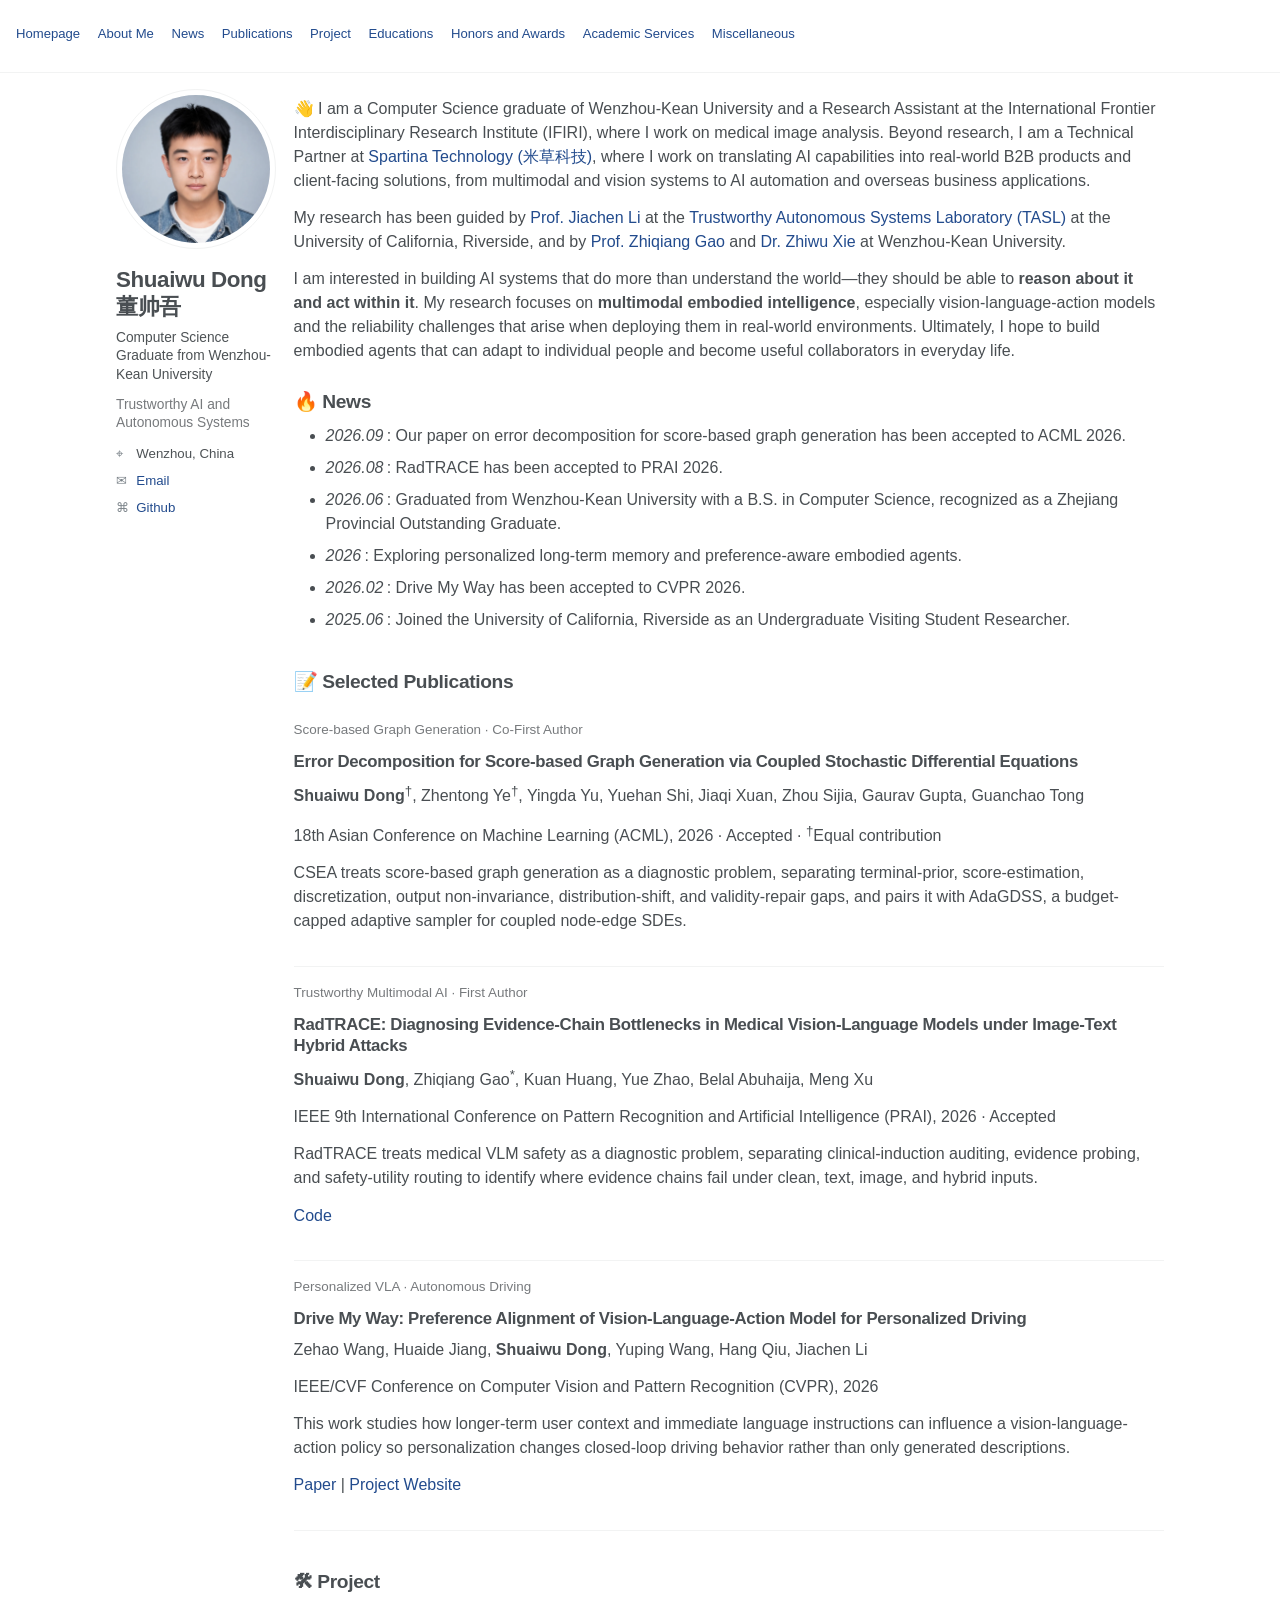
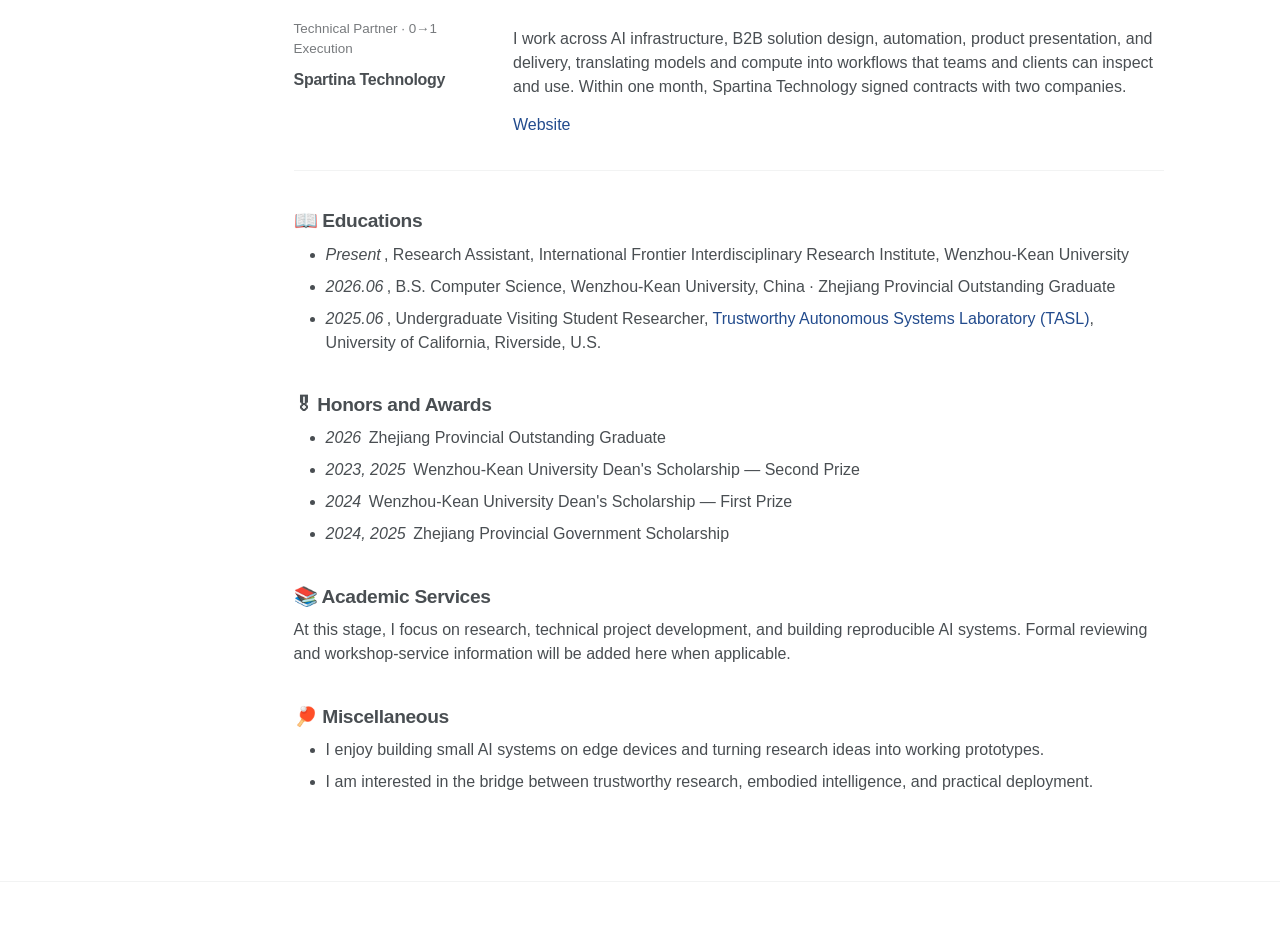
==== index.html @ 728aef81 "add ACML 2026 paper, CVPR venue, and graduation updates - add ACML 2026 co-first-author paper on sco" ====
<!doctype html>
<html lang="en">
<head>
  <meta charset="utf-8">
  <meta name="viewport" content="width=device-width, initial-scale=1">
  <meta name="description" content="Shuaiwu Dong's academic homepage: trustworthy multimodal AI, personalized VLA systems, score-based graph generation, and embodied intelligence.">
  <meta property="og:title" content="Shuaiwu Dong - Homepage">
  <meta property="og:description" content="Academic homepage of Shuaiwu Dong, a computer science graduate and AI researcher-builder.">
  <meta property="og:type" content="website">
  <link rel="canonical" href="https://jerryshuaiwudong.github.io/">
  <link rel="icon" href="assets/profile.png" type="image/png">
  <link rel="stylesheet" href="style.css">
  <title>Shuaiwu Dong - Homepage</title>
</head>
<body class="reference-page">
  <header class="reference-masthead">
    <div class="reference-masthead-inner">
      <nav aria-label="Primary navigation">
        <ul class="reference-nav">
          <li><a href="#about-me">Homepage</a></li>
          <li><a href="#about-me">About Me</a></li>
          <li><a href="#news">News</a></li>
          <li><a href="#publications">Publications</a></li>
          <li><a href="#project">Project</a></li>
          <li><a href="#educations">Educations</a></li>
          <li><a href="#honors-and-awards">Honors and Awards</a></li>
          <li><a href="#academic-services">Academic Services</a></li>
          <li><a href="#miscellaneous">Miscellaneous</a></li>
        </ul>
      </nav>
    </div>
  </header>

  <main id="main" class="reference-main">
    <aside class="reference-sidebar" aria-label="Profile">
      <div class="reference-author-avatar">
        <img src="assets/profile.png" alt="Portrait of Shuaiwu Dong">
      </div>
      <h1>Shuaiwu Dong 董帅吾</h1>
      <p class="reference-author-role">Computer Science Graduate from Wenzhou-Kean University</p>
      <p class="reference-author-focus">Trustworthy AI and Autonomous Systems</p>

      <ul class="reference-contact-list">
        <li><span class="reference-icon" aria-hidden="true">⌖</span> Wenzhou, China</li>
        <li><a href="mailto:jerryshuaiwudong@outlook.com"><span class="reference-icon" aria-hidden="true">✉</span> Email</a></li>
        <li><a href="https://github.com/JerryshuaiwuDong"><span class="reference-icon" aria-hidden="true">⌘</span> Github</a></li>
      </ul>

    </aside>

    <div class="reference-content">
      <article id="about-me" class="reference-section reference-about">
        <p>👋 I am a Computer Science graduate of Wenzhou-Kean University and a Research Assistant at the International Frontier Interdisciplinary Research Institute (IFIRI), where I work on medical image analysis. Beyond research, I am a Technical Partner at <a href="https://spartina.tech">Spartina Technology (米草科技)</a>, where I work on translating AI capabilities into real-world B2B products and client-facing solutions, from multimodal and vision systems to AI automation and overseas business applications.</p>
        <p>My research has been guided by <a href="https://jiachenli94.github.io/">Prof. Jiachen Li</a> at the <a href="https://tasl.ucr.edu/">Trustworthy Autonomous Systems Laboratory (TASL)</a> at the University of California, Riverside, and by <a href="https://csmt.wku.edu.cn/en/node/2044">Prof. Zhiqiang Gao</a> and <a href="https://www.zhiwuxie.com/">Dr. Zhiwu Xie</a> at Wenzhou-Kean University.</p>
        <p>I am interested in building AI systems that do more than understand the world—they should be able to <strong>reason about it and act within it</strong>. My research focuses on <strong>multimodal embodied intelligence</strong>, especially vision-language-action models and the reliability challenges that arise when deploying them in real-world environments. Ultimately, I hope to build embodied agents that can adapt to individual people and become useful collaborators in everyday life.</p>
      </article>

      <section id="news" class="reference-section" aria-labelledby="news-title">
        <h2 id="news-title">🔥 News</h2>
        <ul class="reference-news-list">
          <li><em>2026.09</em>: <span>Our paper on error decomposition for score-based graph generation has been accepted to ACML 2026.</span></li>
          <li><em>2026.08</em>: <span>RadTRACE has been accepted to PRAI 2026.</span></li>
          <li><em>2026.06</em>: <span>Graduated from Wenzhou-Kean University with a B.S. in Computer Science, recognized as a Zhejiang Provincial Outstanding Graduate.</span></li>
          <li><em>2026</em>: <span>Exploring personalized long-term memory and preference-aware embodied agents.</span></li>
          <li><em>2026.02</em>: <span>Drive My Way has been accepted to CVPR 2026.</span></li>
          <li><em>2025.06</em>: <span>Joined the University of California, Riverside as an Undergraduate Visiting Student Researcher.</span></li>
        </ul>
      </section>

      <section id="publications" class="reference-section" aria-labelledby="publications-title">
        <h2 id="publications-title">📝 Selected Publications</h2>

        <article class="reference-publication reference-publication-no-visual">
          <div>
            <p class="reference-kicker">Score-based Graph Generation · Co-First Author</p>
            <h3>Error Decomposition for Score-based Graph Generation via Coupled Stochastic Differential Equations</h3>
            <p><strong>Shuaiwu Dong</strong><sup>†</sup>, Zhentong Ye<sup>†</sup>, Yingda Yu, Yuehan Shi, Jiaqi Xuan, Zhou Sijia, Gaurav Gupta, Guanchao Tong</p>
            <p>18th Asian Conference on Machine Learning (ACML), 2026 · Accepted · <sup>†</sup>Equal contribution</p>
            <p>CSEA treats score-based graph generation as a diagnostic problem, separating terminal-prior, score-estimation, discretization, output non-invariance, distribution-shift, and validity-repair gaps, and pairs it with AdaGDSS, a budget-capped adaptive sampler for coupled node-edge SDEs.</p>
          </div>
        </article>

        <article class="reference-publication reference-publication-no-visual">
          <div>
            <p class="reference-kicker">Trustworthy Multimodal AI · First Author</p>
            <h3>RadTRACE: Diagnosing Evidence-Chain Bottlenecks in Medical Vision-Language Models under Image-Text Hybrid Attacks</h3>
            <p><strong>Shuaiwu Dong</strong>, Zhiqiang Gao<sup>*</sup>, Kuan Huang, Yue Zhao, Belal Abuhaija, Meng Xu</p>
            <p>IEEE 9th International Conference on Pattern Recognition and Artificial Intelligence (PRAI), 2026 · Accepted</p>
            <p>RadTRACE treats medical VLM safety as a diagnostic problem, separating clinical-induction auditing, evidence probing, and safety-utility routing to identify where evidence chains fail under clean, text, image, and hybrid inputs.</p>
            <p class="reference-links"><a href="https://github.com/JerryshuaiwuDong/RadTrace">Code</a></p>
          </div>
        </article>

        <article class="reference-publication reference-publication-no-visual">
          <div>
            <p class="reference-kicker">Personalized VLA · Autonomous Driving</p>
            <h3>Drive My Way: Preference Alignment of Vision-Language-Action Model for Personalized Driving</h3>
            <p>Zehao Wang, Huaide Jiang, <strong>Shuaiwu Dong</strong>, Yuping Wang, Hang Qiu, Jiachen Li</p>
            <p>IEEE/CVF Conference on Computer Vision and Pattern Recognition (CVPR), 2026</p>
            <p>This work studies how longer-term user context and immediate language instructions can influence a vision-language-action policy so personalization changes closed-loop driving behavior rather than only generated descriptions.</p>
            <p class="reference-links"><a href="https://openaccess.thecvf.com/content/CVPR2026/html/Wang_Drive_My_Way_Preference_Alignment_of_Vision-Language-Action_Model_for_Personalized_CVPR_2026_paper.html">Paper</a> | <a href="https://dmw-cvpr.github.io/">Project Website</a></p>
          </div>
        </article>

      </section>

      <section id="project" class="reference-section" aria-labelledby="project-title">
        <h2 id="project-title">🛠 Project</h2>
        <article class="reference-project">
          <div>
            <p class="reference-kicker">Technical Partner · 0→1 Execution</p>
            <h3>Spartina Technology</h3>
          </div>
          <div>
            <p>I work across AI infrastructure, B2B solution design, automation, product presentation, and delivery, translating models and compute into workflows that teams and clients can inspect and use. Within one month, Spartina Technology signed contracts with two companies.</p>
            <p class="reference-links"><a href="https://spartina.tech">Website</a></p>
          </div>
        </article>
      </section>

      <section id="educations" class="reference-section" aria-labelledby="educations-title">
        <h2 id="educations-title">📖 Educations</h2>
        <ul class="reference-standard-list">
          <li><em>Present</em>, Research Assistant, International Frontier Interdisciplinary Research Institute, Wenzhou-Kean University</li>
          <li><em>2026.06</em>, B.S. Computer Science, Wenzhou-Kean University, China · Zhejiang Provincial Outstanding Graduate</li>
          <li><em>2025.06</em>, Undergraduate Visiting Student Researcher, <a href="https://tasl.ucr.edu/">Trustworthy Autonomous Systems Laboratory (TASL)</a>, University of California, Riverside, U.S.</li>
        </ul>
      </section>

      <section id="honors-and-awards" class="reference-section" aria-labelledby="honors-title">
        <h2 id="honors-title">🎖 Honors and Awards</h2>
        <ul class="reference-standard-list">
          <li><em>2026</em> Zhejiang Provincial Outstanding Graduate</li>
          <li><em>2023, 2025</em> Wenzhou-Kean University Dean's Scholarship — Second Prize</li>
          <li><em>2024</em> Wenzhou-Kean University Dean's Scholarship — First Prize</li>
          <li><em>2024, 2025</em> Zhejiang Provincial Government Scholarship</li>
        </ul>
      </section>

      <section id="academic-services" class="reference-section" aria-labelledby="services-title">
        <h2 id="services-title">📚 Academic Services</h2>
        <p>At this stage, I focus on research, technical project development, and building reproducible AI systems. Formal reviewing and workshop-service information will be added here when applicable.</p>
      </section>

      <section id="miscellaneous" class="reference-section" aria-labelledby="miscellaneous-title">
        <h2 id="miscellaneous-title">🏓 Miscellaneous</h2>
        <ul class="reference-standard-list">
          <li>I enjoy building small AI systems on edge devices and turning research ideas into working prototypes.</li>
          <li>I am interested in the bridge between trustworthy research, embodied intelligence, and practical deployment.</li>
        </ul>
      </section>
    </div>
  </main>

  <footer class="reference-footer">
  </footer>
</body>
</html>
---- style.css ----
:root {
  --navy: #102a43;
  --navy-2: #183b56;
  --teal: #0f8b8d;
  --teal-dark: #0a6f71;
  --ink: #1f2933;
  --muted: #65737e;
  --line: #dce6ea;
  --soft: #f6fafb;
  --chip: #eaf7f6;
  --blue-soft: #edf4ff;
  --green-soft: #edf8f1;
  --shadow: 0 12px 34px rgba(16, 42, 67, 0.08);
}

/* Zewei Zhou-style single-page academic homepage */
body.reference-page {
  margin: 0;
  padding: 0;
  color: #494e52;
  background: #fff;
  font-family: "Trebuchet MS", Helvetica, sans-serif;
  line-height: 1.5;
}

body.reference-page a {
  color: #224b8d;
  text-decoration: none;
}

body.reference-page a:hover,
body.reference-page a:focus {
  color: #111;
  text-decoration: underline;
}

body.reference-page h1,
body.reference-page h2,
body.reference-page h3,
body.reference-page h4,
body.reference-page h5,
body.reference-page h6 {
  font-family: "Trebuchet MS", Helvetica, sans-serif;
  font-weight: bold;
}

body.reference-page p,
body.reference-page ul,
body.reference-page ol {
  margin-top: 0.5em;
  margin-bottom: 0.8em;
}

.reference-masthead {
  position: sticky;
  top: 0;
  z-index: 20;
  background: #fff;
  border-bottom: 1px solid #f2f3f3;
}

.reference-masthead-inner {
  max-width: 925px;
  margin: 0 auto;
  padding: 0.5em 1em;
}

.reference-nav {
  display: flex;
  flex-wrap: wrap;
  justify-content: flex-start;
  gap: 0.2rem 1.1rem;
  margin: 0;
  padding: 0;
  list-style: none;
}

.reference-nav li {
  margin: 0;
}

.reference-nav a {
  display: block;
  padding: 0.5rem 0;
  color: #7a8288;
  font-size: 0.82rem;
}

.reference-main {
  display: grid;
  grid-template-columns: 15.254% minmax(0, 1fr);
  gap: 1.695%;
  max-width: 925px;
  margin: 1em auto 3em;
  padding: 0 1em;
  clear: both;
}

.reference-sidebar {
  min-width: 0;
  color: #4d5255;
}

.reference-sidebar h1 {
  margin: 0.8em 0 0.35em;
  color: #494e52;
  font-size: 1.4em;
  line-height: 1.2;
}

.reference-author-avatar img {
  display: block;
  width: 100%;
  max-width: 175px;
  min-width: 75px;
  padding: 5px;
  border: 1px solid #f2f3f3;
  border-radius: 50%;
}

.reference-author-role,
.reference-author-focus {
  font-size: 0.86rem;
  line-height: 1.35;
}

.reference-author-focus {
  color: #777a7d;
}

.reference-contact-list {
  margin: 1.1em 0 0;
  padding: 0;
  list-style: none;
}

.reference-contact-list li {
  margin: 0 0 0.55em;
  font-size: 0.83rem;
}

.reference-icon {
  display: inline-block;
  width: 1.25em;
  color: #7a8288;
}

.reference-content {
  min-width: 0;
}

.reference-section {
  margin: 0 0 2.4em;
  scroll-margin-top: 4.5rem;
}

.reference-about {
  margin-bottom: 1.7em;
}

.reference-content h2 {
  margin: 1.3em 0 0.55em;
  color: #494e52;
  font-size: 1.2em;
  line-height: 1.2;
}

.reference-content h3 {
  margin: 0.2em 0 0.45em;
  color: #494e52;
  font-size: 1em;
  line-height: 1.3;
}

.reference-section-links {
  font-size: 0.82em;
  font-weight: normal;
}

.reference-news-list,
.reference-standard-list {
  margin: 0.5em 0;
  padding-inline-start: 2em;
}

.reference-news-list li,
.reference-standard-list li {
  margin-bottom: 0.5em;
}

.reference-news-list em,
.reference-standard-list em {
  margin-right: 0.2em;
  font-style: italic;
}

.reference-publication,
.reference-project {
  display: grid;
  grid-template-columns: minmax(135px, 23%) minmax(0, 1fr);
  gap: 1.2rem;
  padding: 1rem 0 1.25rem;
  border-bottom: 1px solid #f2f3f3;
}

.reference-publication-no-visual {
  grid-template-columns: minmax(0, 1fr);
}

.reference-publication h3 {
  margin-top: 0;
  font-size: 1.05em;
}

.reference-publication p,
.reference-project p {
  margin: 0.2em 0 0.65em;
}

.reference-kicker {
  margin-top: 0 !important;
  color: #777a7d;
  font-size: 0.84rem;
}

.reference-links {
  margin-top: 0.85em !important;
}

.reference-project {
  grid-template-columns: minmax(140px, 23%) minmax(0, 1fr);
}

.reference-project h3 {
  margin-top: 0;
}

.reference-footer {
  max-width: 925px;
  margin: 0 auto;
  padding: 1.5em 1em 2em;
  border-top: 1px solid #f2f3f3;
  color: #777a7d;
  font-size: 0.8rem;
}

@media (min-width: 75em) {
  .reference-main,
  .reference-masthead-inner,
  .reference-footer {
    max-width: 1280px;
  }
}

@media (max-width: 57.8125em) {
  .reference-masthead-inner {
    overflow-x: auto;
  }

  .reference-nav {
    flex-wrap: nowrap;
    justify-content: flex-start;
    width: max-content;
  }

  .reference-main {
    display: block;
    margin-top: 1em;
  }

  .reference-sidebar {
    margin-bottom: 2.2em;
  }

  .reference-author-avatar img {
    width: 140px;
  }

  .reference-publication,
  .reference-project {
    grid-template-columns: 1fr;
    gap: 0.4rem;
  }

}

* { box-sizing: border-box; }
html { scroll-behavior: smooth; }
body {
  margin: 0;
  background: #ffffff;
  color: var(--ink);
  font-family: -apple-system, BlinkMacSystemFont, "Segoe UI", Roboto, Helvetica, Arial, sans-serif;
  font-size: 16px;
  line-height: 1.72;
  -webkit-font-smoothing: antialiased;
}
a { color: var(--teal-dark); text-decoration: none; text-underline-offset: 0.18em; }
a:hover { color: var(--navy); text-decoration: underline; }
a:focus-visible { outline: 3px solid rgba(15,139,141,.28); outline-offset: 3px; border-radius: 4px; }

.site-header,
main,
.site-footer {
  width: min(1040px, calc(100% - 40px));
  margin-inline: auto;
}

.site-header {
  display: flex;
  align-items: center;
  justify-content: space-between;
  gap: 28px;
  padding: 26px 0 18px;
  border-bottom: 1px solid var(--line);
}
.site-name { margin: 0; font-weight: 750; letter-spacing: -0.01em; }
.site-name a { color: var(--navy); }
.site-nav { display: flex; flex-wrap: wrap; gap: 20px; font-size: 0.95rem; }
.site-nav a { color: var(--navy-2); font-weight: 600; }

main { padding-bottom: 36px; }
.hero {
  display: grid;
  grid-template-columns: 210px minmax(0, 1fr);
  gap: 44px;
  align-items: start;
  padding: 64px 0 54px;
}
.profile-photo {
  width: 210px;
  height: 250px;
  object-fit: cover;
  object-position: center 22%;
  border-radius: 12px;
  box-shadow: var(--shadow);
  border: 1px solid rgba(16,42,67,.08);
}
.eyebrow {
  margin: 0 0 8px;
  color: var(--teal-dark);
  font-size: 0.82rem;
  font-weight: 800;
  letter-spacing: 0.12em;
  text-transform: uppercase;
}
h1, h2, h3 {
  font-family: Georgia, Cambria, "Times New Roman", serif;
  color: var(--navy);
  letter-spacing: -0.018em;
  line-height: 1.2;
}
h1 { margin: 0 0 14px; font-size: clamp(2.6rem, 5vw, 4rem); }
h2 { margin: 0; font-size: 1.78rem; }
h3 { margin: 0 0 9px; font-size: 1.28rem; }
.hero-line {
  margin: 0 0 16px;
  color: var(--navy-2);
  font-family: Georgia, Cambria, "Times New Roman", serif;
  font-size: 1.28rem;
  line-height: 1.5;
}
.lede { margin: 0; max-width: 760px; color: #34495e; }

.topic-chips {
  display: flex;
  flex-wrap: wrap;
  gap: 9px;
  padding: 0;
  margin: 22px 0 18px;
  list-style: none;
}
.topic-chips li {
  padding: 5px 11px;
  border-radius: 999px;
  background: var(--chip);
  border: 1px solid #cbe9e6;
  color: var(--teal-dark);
  font-size: .84rem;
  font-weight: 700;
}
.inline-links, .text-links {
  display: flex;
  flex-wrap: wrap;
  gap: 14px 18px;
}
.icon-link { display: inline-flex; align-items: center; gap: 6px; font-weight: 650; }
.link-icon {
  width: 1rem;
  height: 1rem;
  flex: 0 0 1rem;
  fill: none;
  stroke: currentColor;
  stroke-width: 1.8;
  stroke-linecap: round;
  stroke-linejoin: round;
}
.external-cue { font-size: .88em; }

.section-rule {
  padding: 40px 0 42px;
  border-top: 1px solid var(--line);
}
.section-heading {
  display: flex;
  align-items: center;
  gap: 11px;
  margin-bottom: 24px;
}
.section-heading::before {
  content: "◆";
  color: var(--teal);
  font-family: inherit;
  font-size: 0.64em;
  transform: translateY(-1px);
}
.about-copy { max-width: 860px; }
.about-copy p:first-child { margin-top: 0; }
.about-copy p:last-child { margin-bottom: 0; }

.news-list, .honor-list { margin: 0; padding: 0; list-style: none; }
.news-list li {
  display: grid;
  grid-template-columns: 64px 1fr;
  gap: 16px;
  padding: 6px 0;
}
.news-date { color: var(--teal-dark); font-weight: 800; font-variant-numeric: tabular-nums; }

.work-list { display: grid; gap: 34px; }
.work-item {
  display: grid;
  grid-template-columns: 280px minmax(0, 1fr);
  gap: 34px;
  align-items: start;
}
.work-visual {
  min-height: 172px;
  padding: 22px;
  border: 1px solid var(--line);
  border-radius: 14px;
  background: linear-gradient(145deg, #fbfdfe, var(--soft));
  display: flex;
  align-content: center;
  align-items: center;
  justify-content: center;
  flex-wrap: wrap;
  gap: 10px;
}
.diagram-node {
  display: inline-flex;
  align-items: center;
  justify-content: center;
  min-height: 34px;
  padding: 7px 10px;
  border-radius: 9px;
  background: #eef3f6;
  border: 1px solid #d8e2e8;
  color: var(--navy-2);
  font-size: .78rem;
  font-weight: 750;
  text-align: center;
  line-height: 1.25;
}
.node-blue { background: var(--blue-soft); border-color: #cfe0fb; color: #2b5a8d; }
.node-teal { background: var(--chip); border-color: #cbe9e6; color: var(--teal-dark); }
.node-green { background: var(--green-soft); border-color: #cde8d7; color: #2f6d49; }
.diagram-arrow { color: var(--teal); font-size: 1.1rem; font-weight: 800; }
.kicker {
  margin: 0 0 5px;
  color: var(--teal-dark);
  text-transform: uppercase;
  letter-spacing: .075em;
  font-size: .75rem;
  font-weight: 800;
}
.work-meta, .muted { color: var(--muted); }
.work-item p { margin-top: 0; }
.work-item .text-links { margin-top: 15px; }

.publication {
  padding: 4px 0 4px 18px;
  margin: 0 0 24px;
  border-left: 3px solid var(--teal);
}
.publication p { margin: 5px 0; }
.experience-list { display: grid; gap: 5px; }
.experience-item {
  display: grid;
  grid-template-columns: minmax(220px, .85fr) 1.6fr;
  gap: 24px;
  padding: 13px 0;
  border-bottom: 1px solid #edf1f3;
}
.experience-item p { margin: 0; }
.honor-list { display: grid; gap: 8px; }
.honor-list li::before { content: "·"; color: var(--teal); font-weight: 900; margin-right: 10px; }

.site-footer {
  padding: 24px 0 34px;
  border-top: 1px solid var(--line);
  color: var(--muted);
  font-size: .88rem;
}
.site-footer p { margin: 0; }

@media (max-width: 760px) {
  .site-header { align-items: flex-start; flex-direction: column; gap: 10px; padding-top: 20px; }
  .site-nav { gap: 10px 16px; }
  .hero { grid-template-columns: 1fr; gap: 28px; padding: 42px 0 40px; }
  .profile-photo { width: 170px; height: 200px; }
  h1 { font-size: 2.7rem; }
  .hero-line { font-size: 1.15rem; }
  .section-rule { padding: 32px 0 34px; }
  .work-item { grid-template-columns: 1fr; gap: 20px; }
  .work-visual { min-height: 140px; }
  .experience-item { grid-template-columns: 1fr; gap: 2px; }
}

@media (max-width: 440px) {
  .site-header, main, .site-footer { width: min(100% - 28px, 1040px); }
  .profile-photo { width: 158px; height: 186px; }
  h1 { font-size: 2.35rem; }
  h2 { font-size: 1.55rem; }
  .news-list li { grid-template-columns: 54px 1fr; gap: 10px; }
  .work-visual { padding: 16px; }
}

/* Detail-page compatibility restored alongside the shared stylesheet. */
.page-intro {
  max-width: 850px;
  padding: 56px 0 38px;
}
.page-intro h1 { margin-bottom: 14px; }
.page-intro p:last-child { margin-bottom: 0; }

.research-entry,
.project-entry {
  padding: 36px 0 42px;
  border-top: 1px solid var(--line);
}

.research-question {
  max-width: 860px;
  margin: 10px 0 20px;
  padding-left: 15px;
  border-left: 3px solid var(--teal);
  color: var(--navy-2);
  font-family: Georgia, Cambria, "Times New Roman", serif;
  font-size: 1.05rem;
}

.topic-chips {
  display: flex;
  flex-wrap: wrap;
  gap: 8px;
  margin: 18px 0 20px;
}
.tech-chip {
  display: inline-flex;
  padding: 5px 10px;
  border: 1px solid #cbe9e6;
  border-radius: 999px;
  background: var(--chip);
  color: var(--teal-dark);
  font-size: 0.80rem;
  font-weight: 700;
}

.research-diagram,
.system-diagram {
  min-height: 118px;
  padding: 18px;
  border: 1px solid var(--line);
  border-radius: 12px;
  background: var(--soft);
  display: flex;
  flex-wrap: wrap;
  align-content: center;
  align-items: center;
  justify-content: center;
  gap: 8px;
}

.detail-grid {
  display: grid;
  grid-template-columns: repeat(2, minmax(0, 1fr));
  gap: 18px 28px;
  margin-top: 24px;
}
.detail-grid > div {
  padding-top: 16px;
  border-top: 1px solid #edf1f3;
}
.detail-grid h3 { font-size: 1.05rem; }
.detail-grid p { margin-bottom: 0; }

@media (max-width: 760px) {
  .page-intro { padding-top: 38px; }
  .detail-grid { grid-template-columns: 1fr; }
  .research-diagram,
  .system-diagram { min-height: 100px; }
}


/* Two-column academic homepage redesign. */
.site-header,
.academic-layout,
.site-footer,
main:not(.academic-layout) {
  width: min(1080px, calc(100% - 40px));
  margin-inline: auto;
}

.compact-header {
  padding: 22px 0 16px;
}

.academic-layout {
  display: grid;
  grid-template-columns: minmax(220px, 260px) minmax(0, 1fr);
  gap: 64px;
  align-items: start;
  padding: 56px 0 48px;
}

.profile-sidebar {
  min-width: 0;
}

.profile-photo-sidebar {
  display: block;
  width: min(100%, 230px);
  height: auto;
  aspect-ratio: 4 / 5;
  object-fit: cover;
  object-position: center 22%;
  border-radius: 10px;
  border: 1px solid rgba(16, 42, 67, 0.10);
  box-shadow: 0 10px 28px rgba(16, 42, 67, 0.07);
  margin-bottom: 22px;
}

.profile-sidebar h1 {
  margin: 0 0 10px;
  font-size: 2.05rem;
}

.profile-degree,
.profile-minor {
  margin: 0;
  color: var(--muted);
  line-height: 1.55;
}

.profile-minor {
  margin-top: 4px;
}

.profile-links {
  display: grid;
  gap: 8px;
  margin-top: 20px;
}

.academic-content {
  min-width: 0;
}

.academic-section {
  padding: 31px 0 34px;
  border-top: 1px solid var(--line);
}

.academic-section.first-section {
  padding-top: 0;
  border-top: 0;
}

.academic-section h2 {
  margin: 0 0 18px;
  font-size: 1.62rem;
}

.academic-section h2::after {
  content: "";
  display: block;
  width: 34px;
  height: 2px;
  margin-top: 9px;
  background: var(--teal);
}

.academic-section p {
  margin-top: 0;
}

.research-interest-line {
  display: flex;
  flex-wrap: wrap;
  gap: 5px 10px;
  margin-bottom: 8px;
  color: var(--teal-dark);
  font-weight: 700;
}

.compact-copy {
  color: var(--muted);
  max-width: 720px;
}

.academic-news li {
  grid-template-columns: 78px minmax(0, 1fr);
}

.publication-row {
  display: grid;
  grid-template-columns: 220px minmax(0, 1fr);
  gap: 28px;
  align-items: start;
  padding: 22px 0 28px;
  border-bottom: 1px solid #edf1f3;
}

.publication-row:first-of-type {
  padding-top: 3px;
}

.publication-visual {
  min-height: 130px;
  padding: 15px;
  border: 1px solid var(--line);
  border-radius: 10px;
  background: var(--soft);
  display: flex;
  flex-wrap: wrap;
  align-content: center;
  align-items: center;
  justify-content: center;
  gap: 7px;
}

.compact-diagram .diagram-node {
  min-height: 29px;
  padding: 5px 8px;
  font-size: 0.70rem;
}

.publication-body h3,
.project-summary h3,
.research-history-row h3 {
  margin: 0 0 8px;
  font-size: 1.17rem;
  line-height: 1.34;
}

.author-line,
.venue-line {
  margin: 3px 0;
}

.venue-line {
  color: var(--muted);
  font-style: italic;
}

.publication-links {
  margin-top: 12px;
}

.research-history-row {
  padding-top: 22px;
}

.project-summary-list {
  display: grid;
}

.project-summary {
  display: grid;
  grid-template-columns: minmax(170px, 0.72fr) minmax(0, 1.7fr);
  gap: 26px;
  padding: 19px 0;
  border-bottom: 1px solid #edf1f3;
}

.project-summary p {
  margin-bottom: 9px;
}

.academic-list {
  display: grid;
}

.academic-list-row {
  display: grid;
  grid-template-columns: minmax(220px, 0.9fr) minmax(0, 1.4fr);
  gap: 24px;
  padding: 11px 0;
  border-bottom: 1px solid #edf1f3;
}

.academic-list-row p {
  margin: 0;
}

.academic-honors {
  display: grid;
  gap: 7px;
}

.academic-honors li {
  display: grid;
  grid-template-columns: 92px minmax(0, 1fr);
  gap: 16px;
}

.academic-honors li::before {
  content: none;
}

.honor-year {
  color: var(--teal-dark);
  font-weight: 800;
  font-variant-numeric: tabular-nums;
}

.academic-footer {
  margin-top: 0;
}

@media (max-width: 760px) {
  .academic-layout {
    grid-template-columns: 1fr;
    gap: 34px;
    padding-top: 38px;
  }

  .profile-sidebar {
    max-width: 520px;
  }

  .profile-photo-sidebar {
    width: 170px;
    height: auto;
    margin-bottom: 18px;
  }

  .profile-sidebar h1 {
    font-size: 2rem;
  }

  .publication-row,
  .project-summary,
  .academic-list-row {
    grid-template-columns: 1fr;
    gap: 13px;
  }

  .publication-visual {
    width: 100%;
    min-height: 112px;
  }

  .academic-honors li {
    grid-template-columns: 78px minmax(0, 1fr);
    gap: 12px;
  }
}
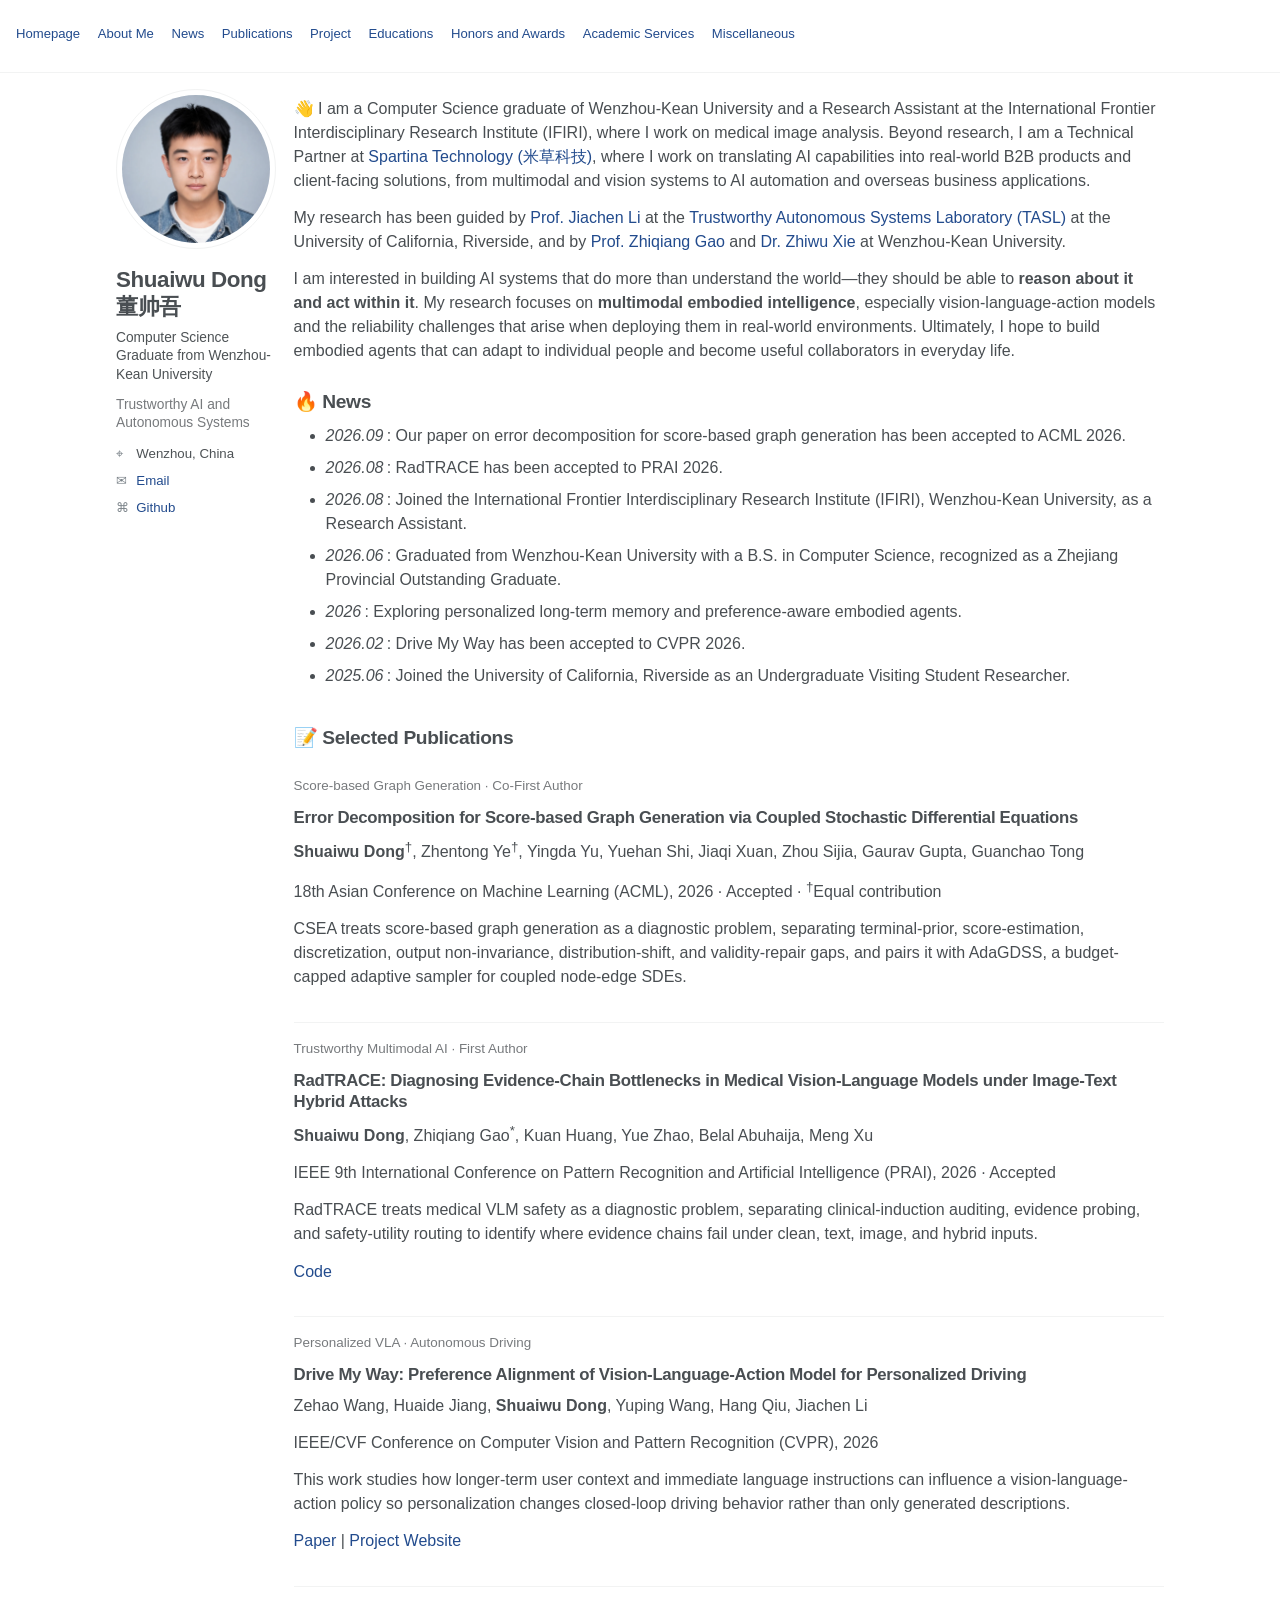
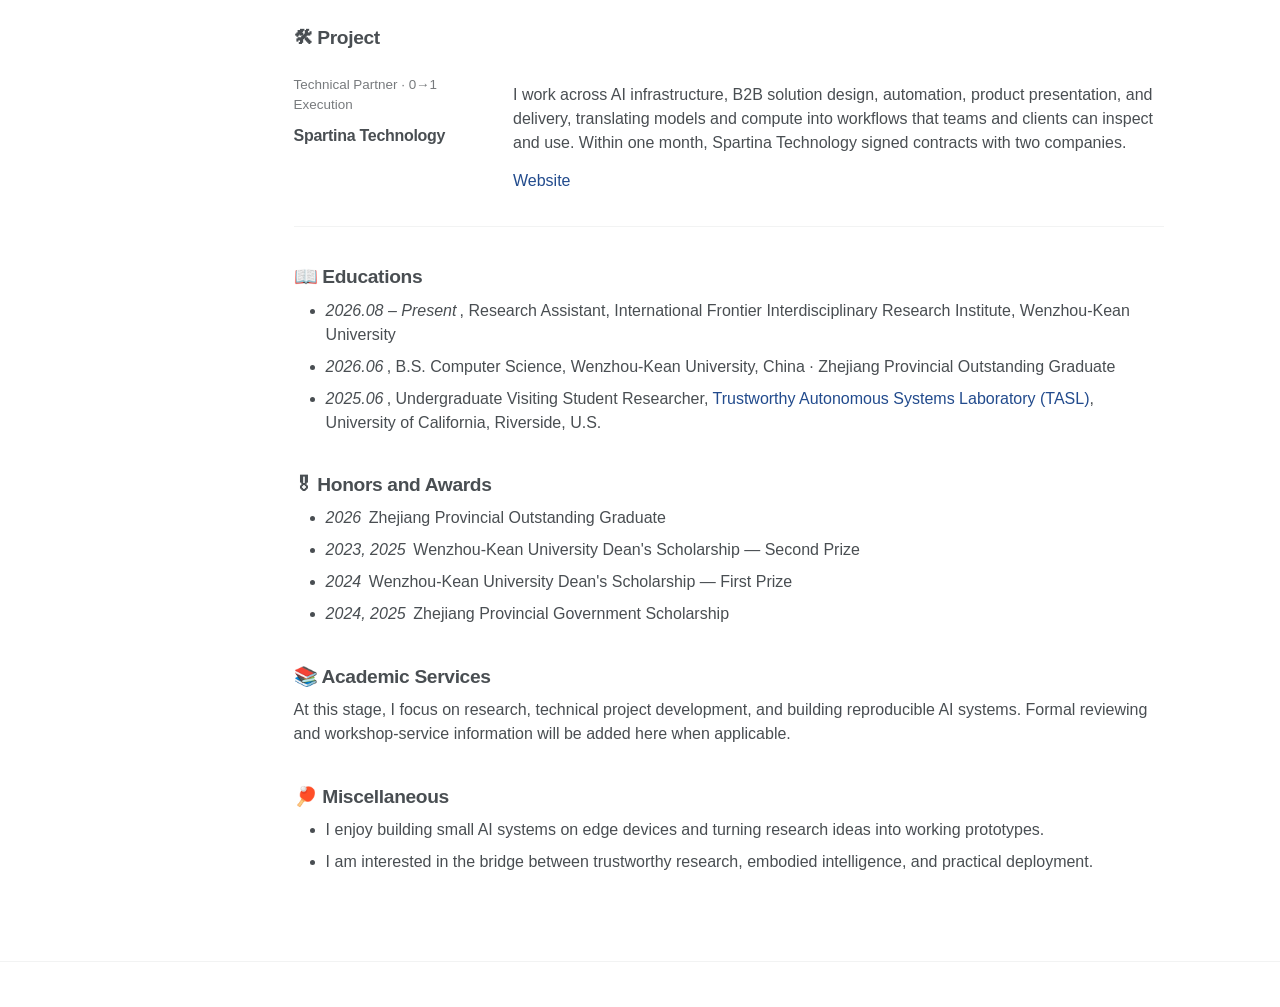
==== commit be4238f1: "add IFIRI research assistant start date Co-Authored-By: Claude Opus 5.5 <noreply@anthropic.com> Clau" ====
--- a/index.html
+++ b/index.html
@@ -60,6 +60,7 @@
         <ul class="reference-news-list">
           <li><em>2026.09</em>: <span>Our paper on error decomposition for score-based graph generation has been accepted to ACML 2026.</span></li>
           <li><em>2026.08</em>: <span>RadTRACE has been accepted to PRAI 2026.</span></li>
+          <li><em>2026.08</em>: <span>Joined the International Frontier Interdisciplinary Research Institute (IFIRI), Wenzhou-Kean University, as a Research Assistant.</span></li>
           <li><em>2026.06</em>: <span>Graduated from Wenzhou-Kean University with a B.S. in Computer Science, recognized as a Zhejiang Provincial Outstanding Graduate.</span></li>
           <li><em>2026</em>: <span>Exploring personalized long-term memory and preference-aware embodied agents.</span></li>
           <li><em>2026.02</em>: <span>Drive My Way has been accepted to CVPR 2026.</span></li>
@@ -121,7 +122,7 @@
       <section id="educations" class="reference-section" aria-labelledby="educations-title">
         <h2 id="educations-title">📖 Educations</h2>
         <ul class="reference-standard-list">
-          <li><em>Present</em>, Research Assistant, International Frontier Interdisciplinary Research Institute, Wenzhou-Kean University</li>
+          <li><em>2026.08 – Present</em>, Research Assistant, International Frontier Interdisciplinary Research Institute, Wenzhou-Kean University</li>
           <li><em>2026.06</em>, B.S. Computer Science, Wenzhou-Kean University, China · Zhejiang Provincial Outstanding Graduate</li>
           <li><em>2025.06</em>, Undergraduate Visiting Student Researcher, <a href="https://tasl.ucr.edu/">Trustworthy Autonomous Systems Laboratory (TASL)</a>, University of California, Riverside, U.S.</li>
         </ul>
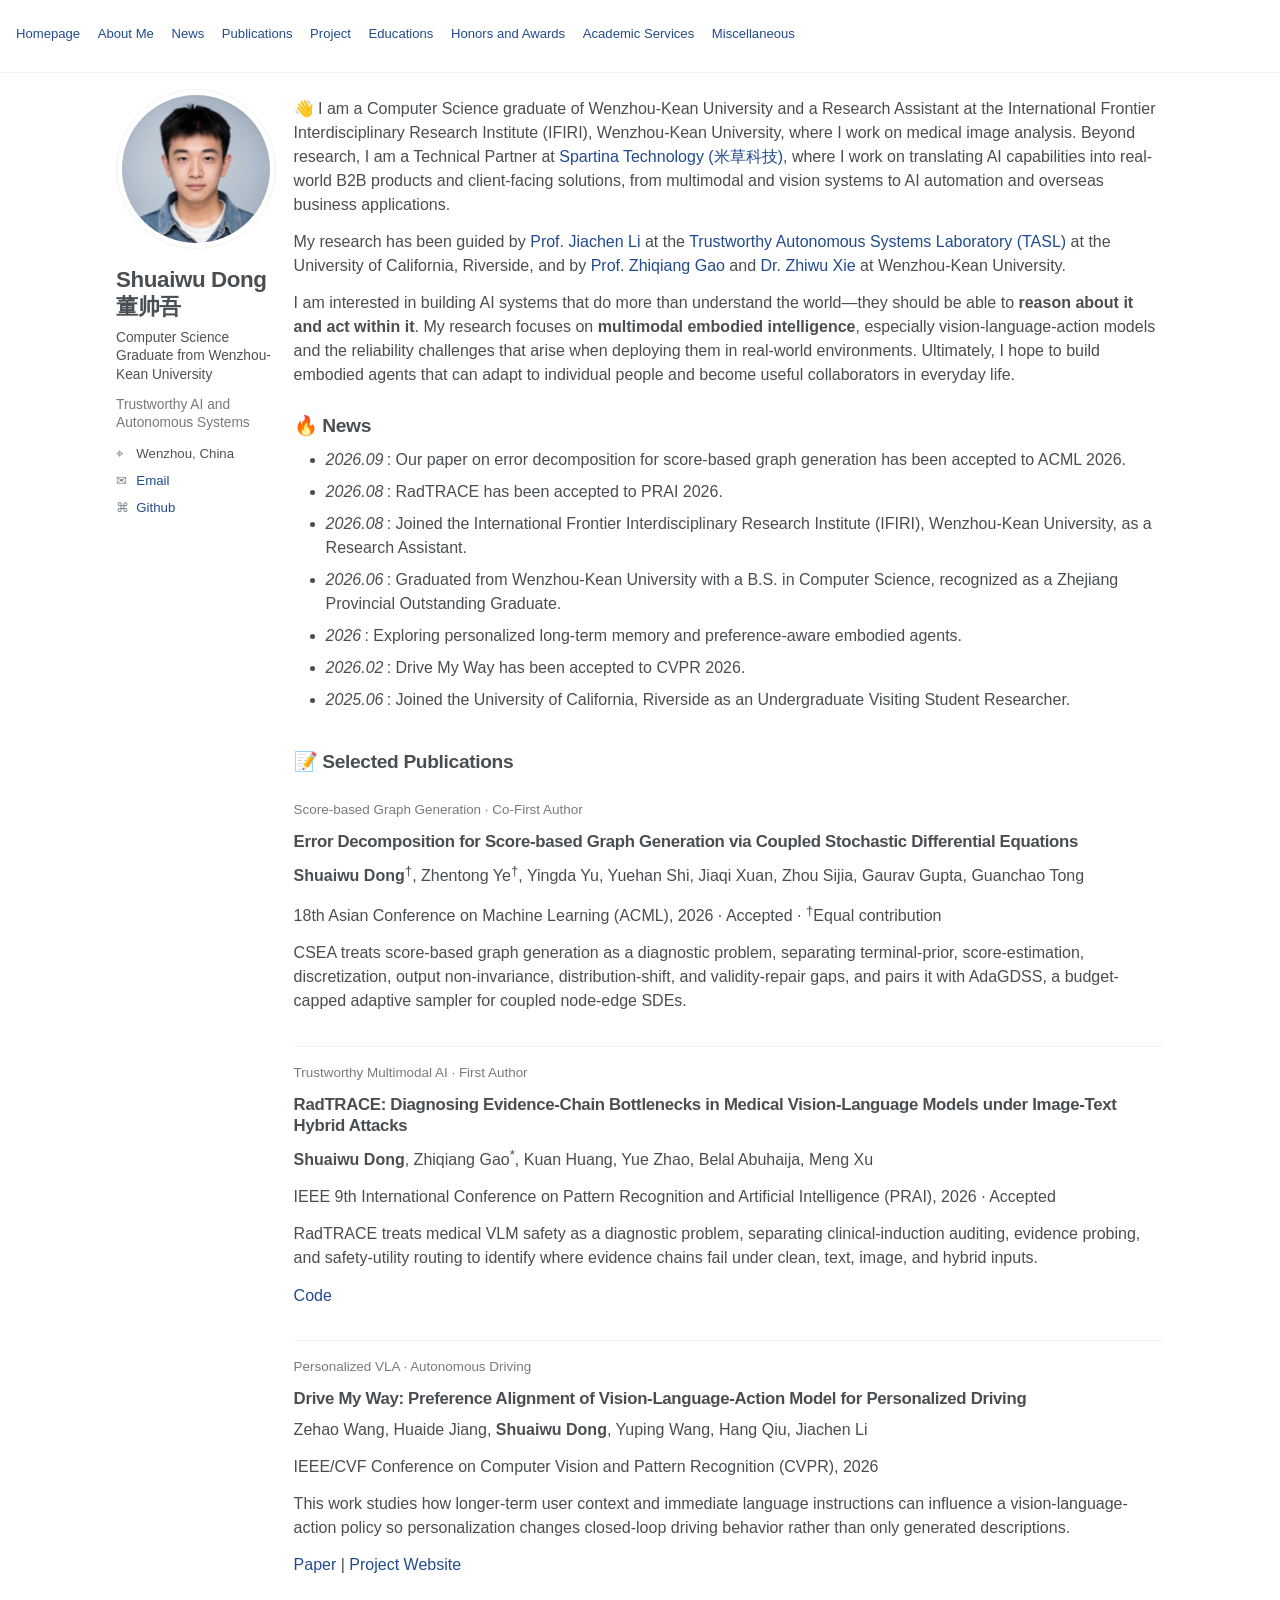
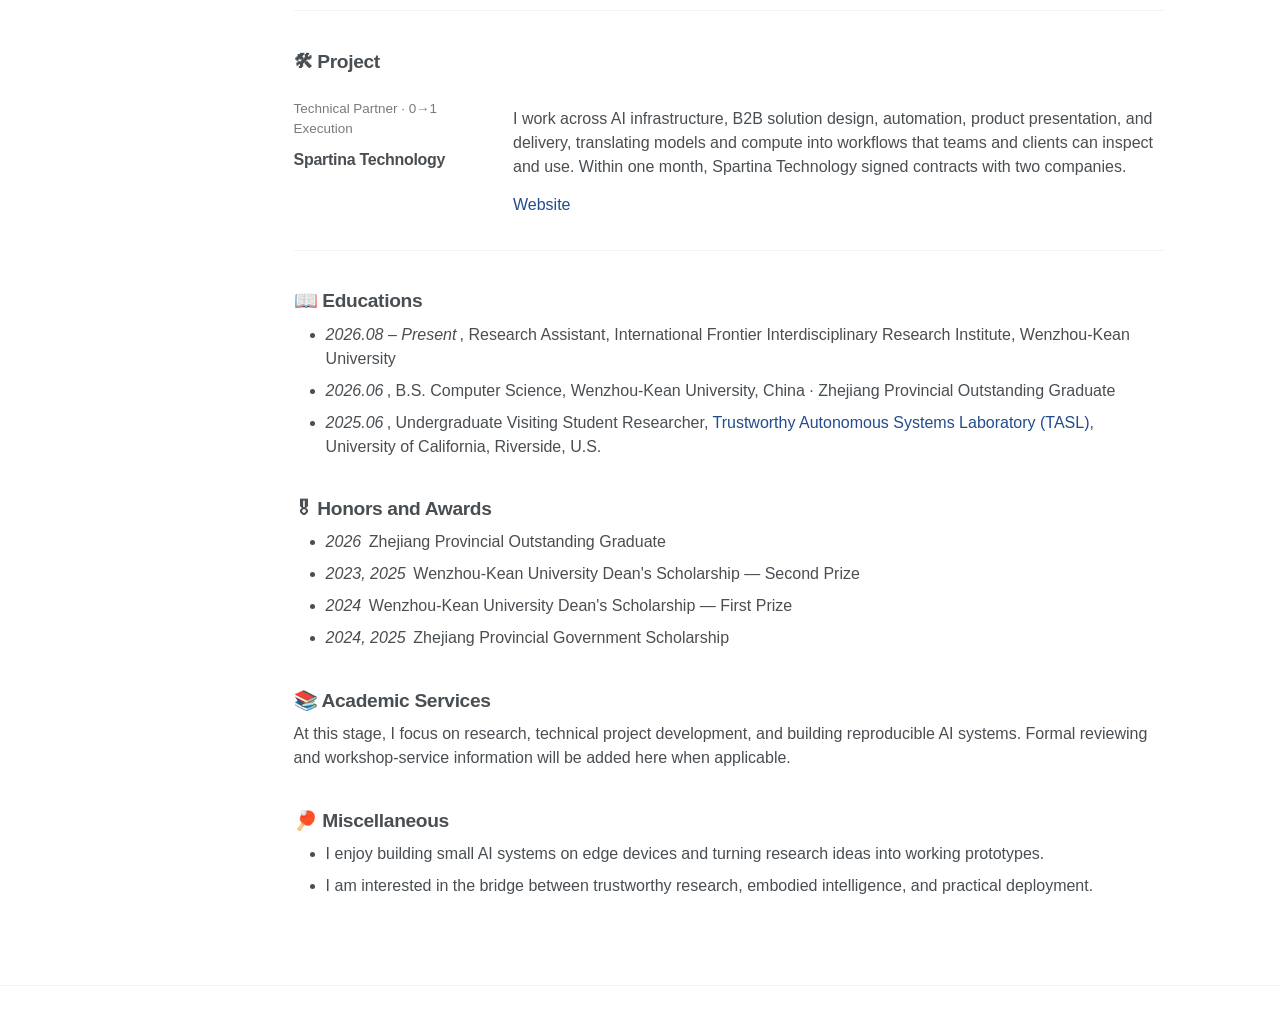
==== commit ae32e96d: "add university to IFIRI affiliation in about section Co-Authored-By: Claude Opus 5.5 <noreply@anthro" ====
--- a/index.html
+++ b/index.html
@@ -50,7 +50,7 @@
 
     <div class="reference-content">
       <article id="about-me" class="reference-section reference-about">
-        <p>👋 I am a Computer Science graduate of Wenzhou-Kean University and a Research Assistant at the International Frontier Interdisciplinary Research Institute (IFIRI), where I work on medical image analysis. Beyond research, I am a Technical Partner at <a href="https://spartina.tech">Spartina Technology (米草科技)</a>, where I work on translating AI capabilities into real-world B2B products and client-facing solutions, from multimodal and vision systems to AI automation and overseas business applications.</p>
+        <p>👋 I am a Computer Science graduate of Wenzhou-Kean University and a Research Assistant at the International Frontier Interdisciplinary Research Institute (IFIRI), Wenzhou-Kean University, where I work on medical image analysis. Beyond research, I am a Technical Partner at <a href="https://spartina.tech">Spartina Technology (米草科技)</a>, where I work on translating AI capabilities into real-world B2B products and client-facing solutions, from multimodal and vision systems to AI automation and overseas business applications.</p>
         <p>My research has been guided by <a href="https://jiachenli94.github.io/">Prof. Jiachen Li</a> at the <a href="https://tasl.ucr.edu/">Trustworthy Autonomous Systems Laboratory (TASL)</a> at the University of California, Riverside, and by <a href="https://csmt.wku.edu.cn/en/node/2044">Prof. Zhiqiang Gao</a> and <a href="https://www.zhiwuxie.com/">Dr. Zhiwu Xie</a> at Wenzhou-Kean University.</p>
         <p>I am interested in building AI systems that do more than understand the world—they should be able to <strong>reason about it and act within it</strong>. My research focuses on <strong>multimodal embodied intelligence</strong>, especially vision-language-action models and the reliability challenges that arise when deploying them in real-world environments. Ultimately, I hope to build embodied agents that can adapt to individual people and become useful collaborators in everyday life.</p>
       </article>
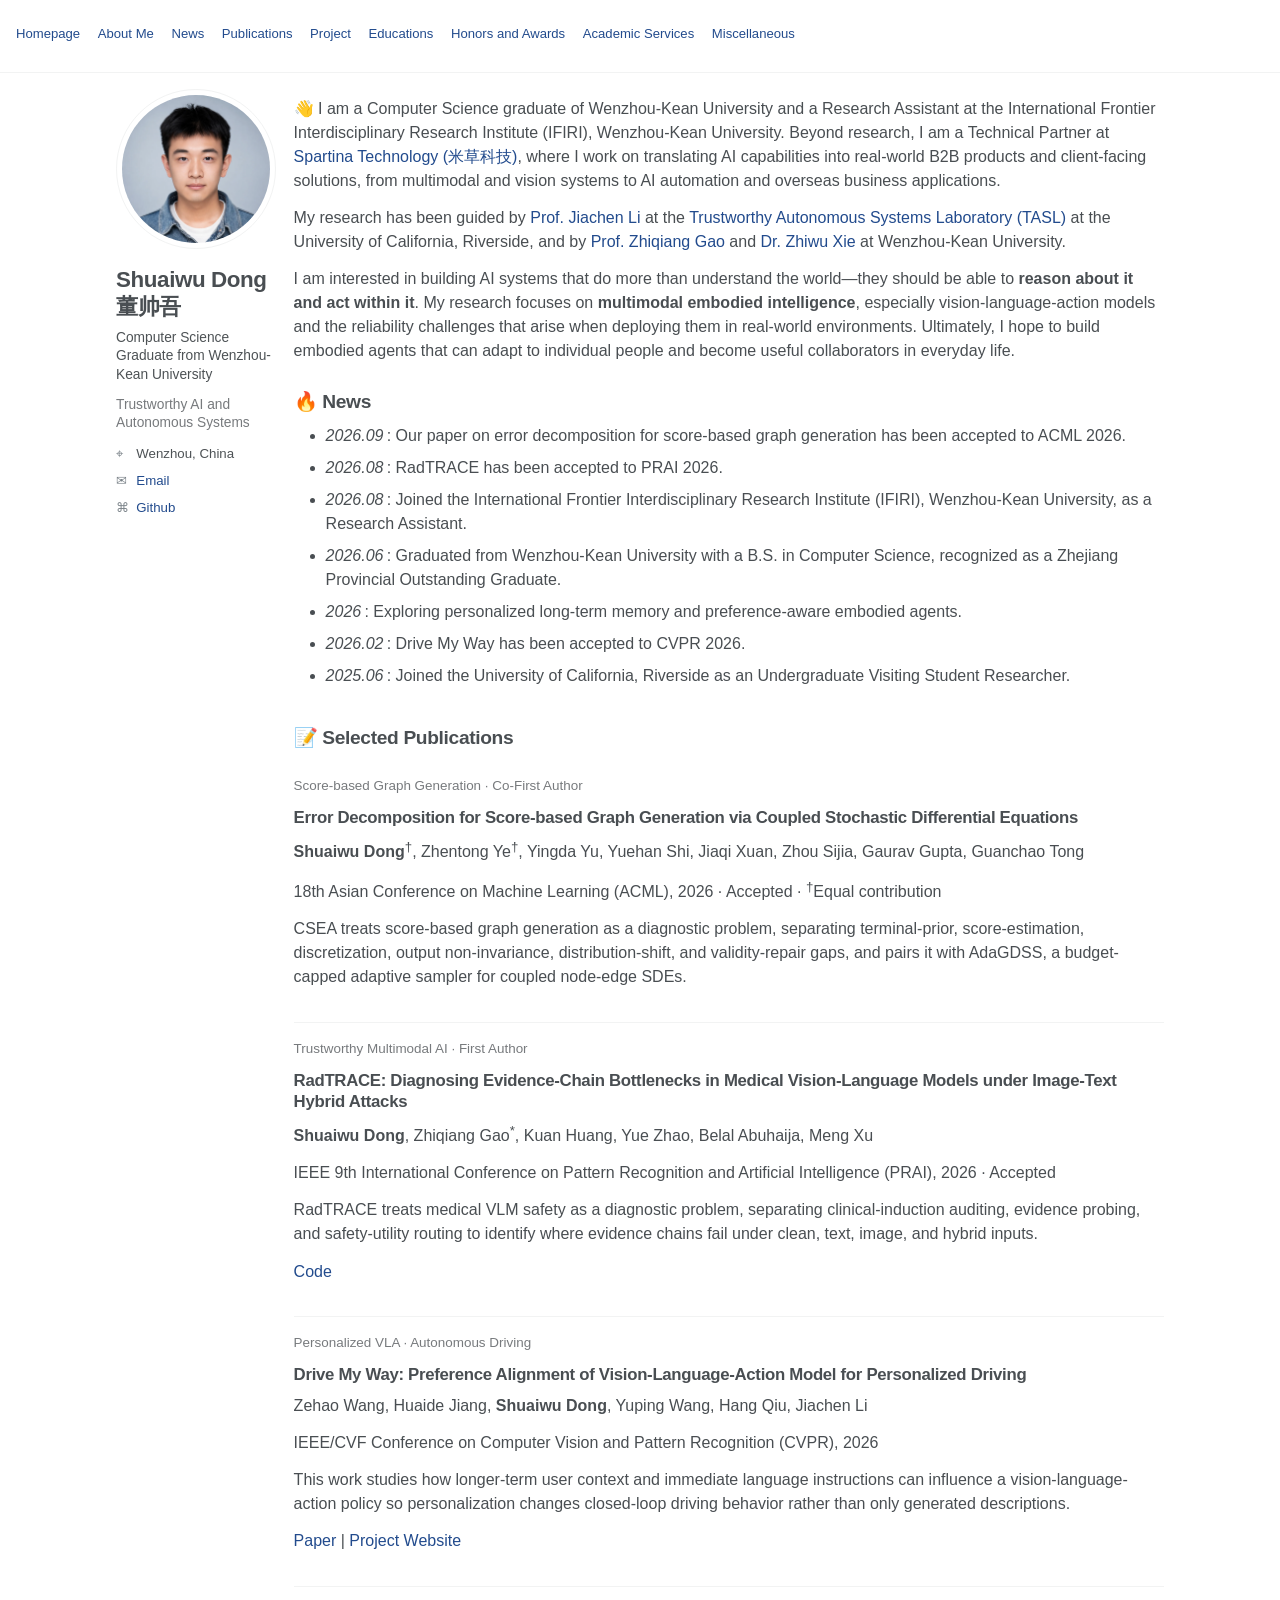
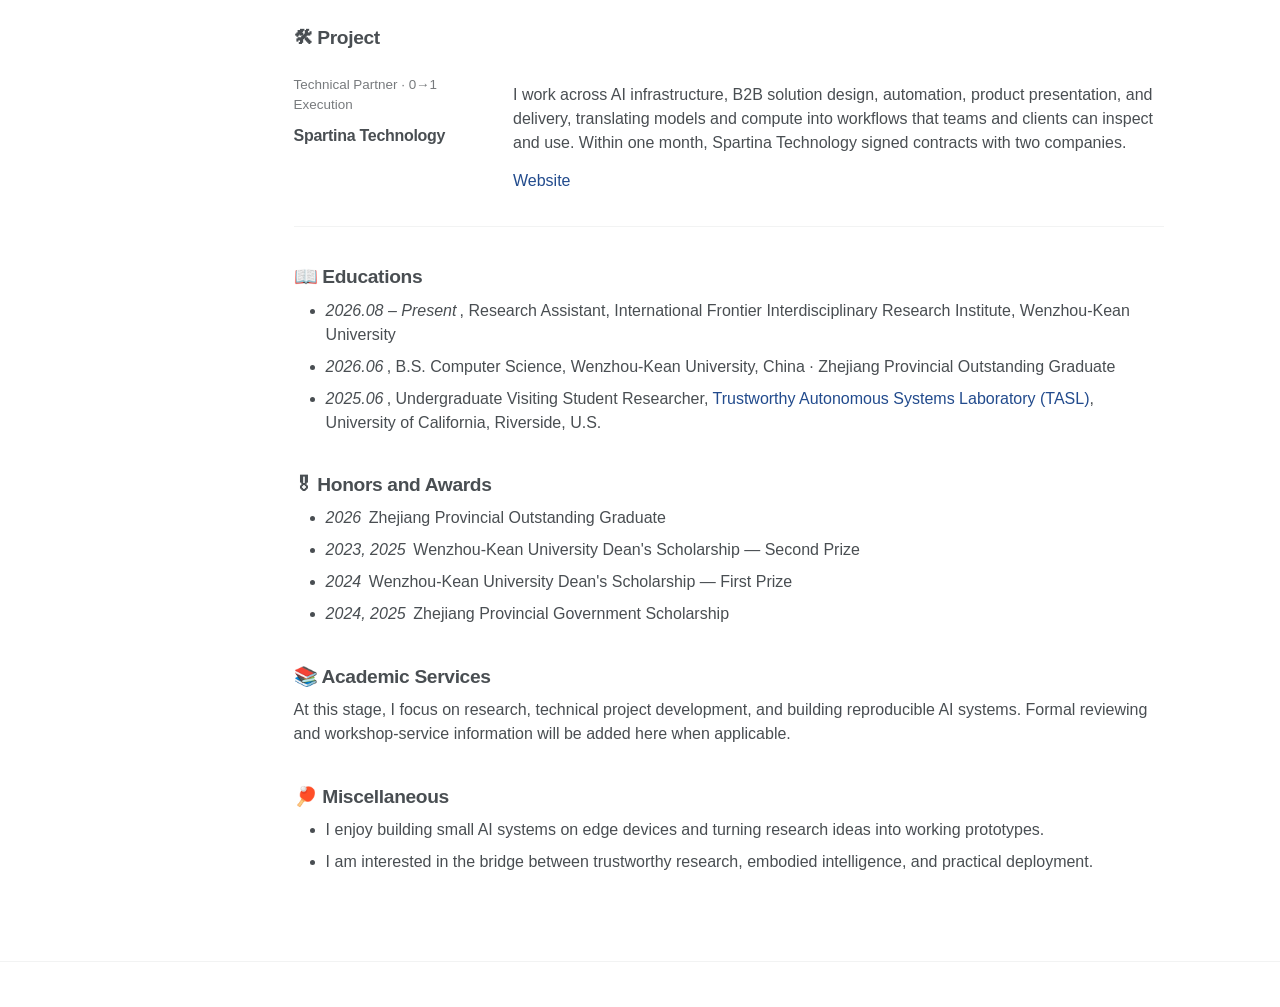
==== commit 5e28a5d8: "remove medical image analysis clause from about section Co-Authored-By: Claude Opus 5.5 <noreply@ant" ====
--- a/index.html
+++ b/index.html
@@ -50,7 +50,7 @@
 
     <div class="reference-content">
       <article id="about-me" class="reference-section reference-about">
-        <p>👋 I am a Computer Science graduate of Wenzhou-Kean University and a Research Assistant at the International Frontier Interdisciplinary Research Institute (IFIRI), Wenzhou-Kean University, where I work on medical image analysis. Beyond research, I am a Technical Partner at <a href="https://spartina.tech">Spartina Technology (米草科技)</a>, where I work on translating AI capabilities into real-world B2B products and client-facing solutions, from multimodal and vision systems to AI automation and overseas business applications.</p>
+        <p>👋 I am a Computer Science graduate of Wenzhou-Kean University and a Research Assistant at the International Frontier Interdisciplinary Research Institute (IFIRI), Wenzhou-Kean University. Beyond research, I am a Technical Partner at <a href="https://spartina.tech">Spartina Technology (米草科技)</a>, where I work on translating AI capabilities into real-world B2B products and client-facing solutions, from multimodal and vision systems to AI automation and overseas business applications.</p>
         <p>My research has been guided by <a href="https://jiachenli94.github.io/">Prof. Jiachen Li</a> at the <a href="https://tasl.ucr.edu/">Trustworthy Autonomous Systems Laboratory (TASL)</a> at the University of California, Riverside, and by <a href="https://csmt.wku.edu.cn/en/node/2044">Prof. Zhiqiang Gao</a> and <a href="https://www.zhiwuxie.com/">Dr. Zhiwu Xie</a> at Wenzhou-Kean University.</p>
         <p>I am interested in building AI systems that do more than understand the world—they should be able to <strong>reason about it and act within it</strong>. My research focuses on <strong>multimodal embodied intelligence</strong>, especially vision-language-action models and the reliability challenges that arise when deploying them in real-world environments. Ultimately, I hope to build embodied agents that can adapt to individual people and become useful collaborators in everyday life.</p>
       </article>
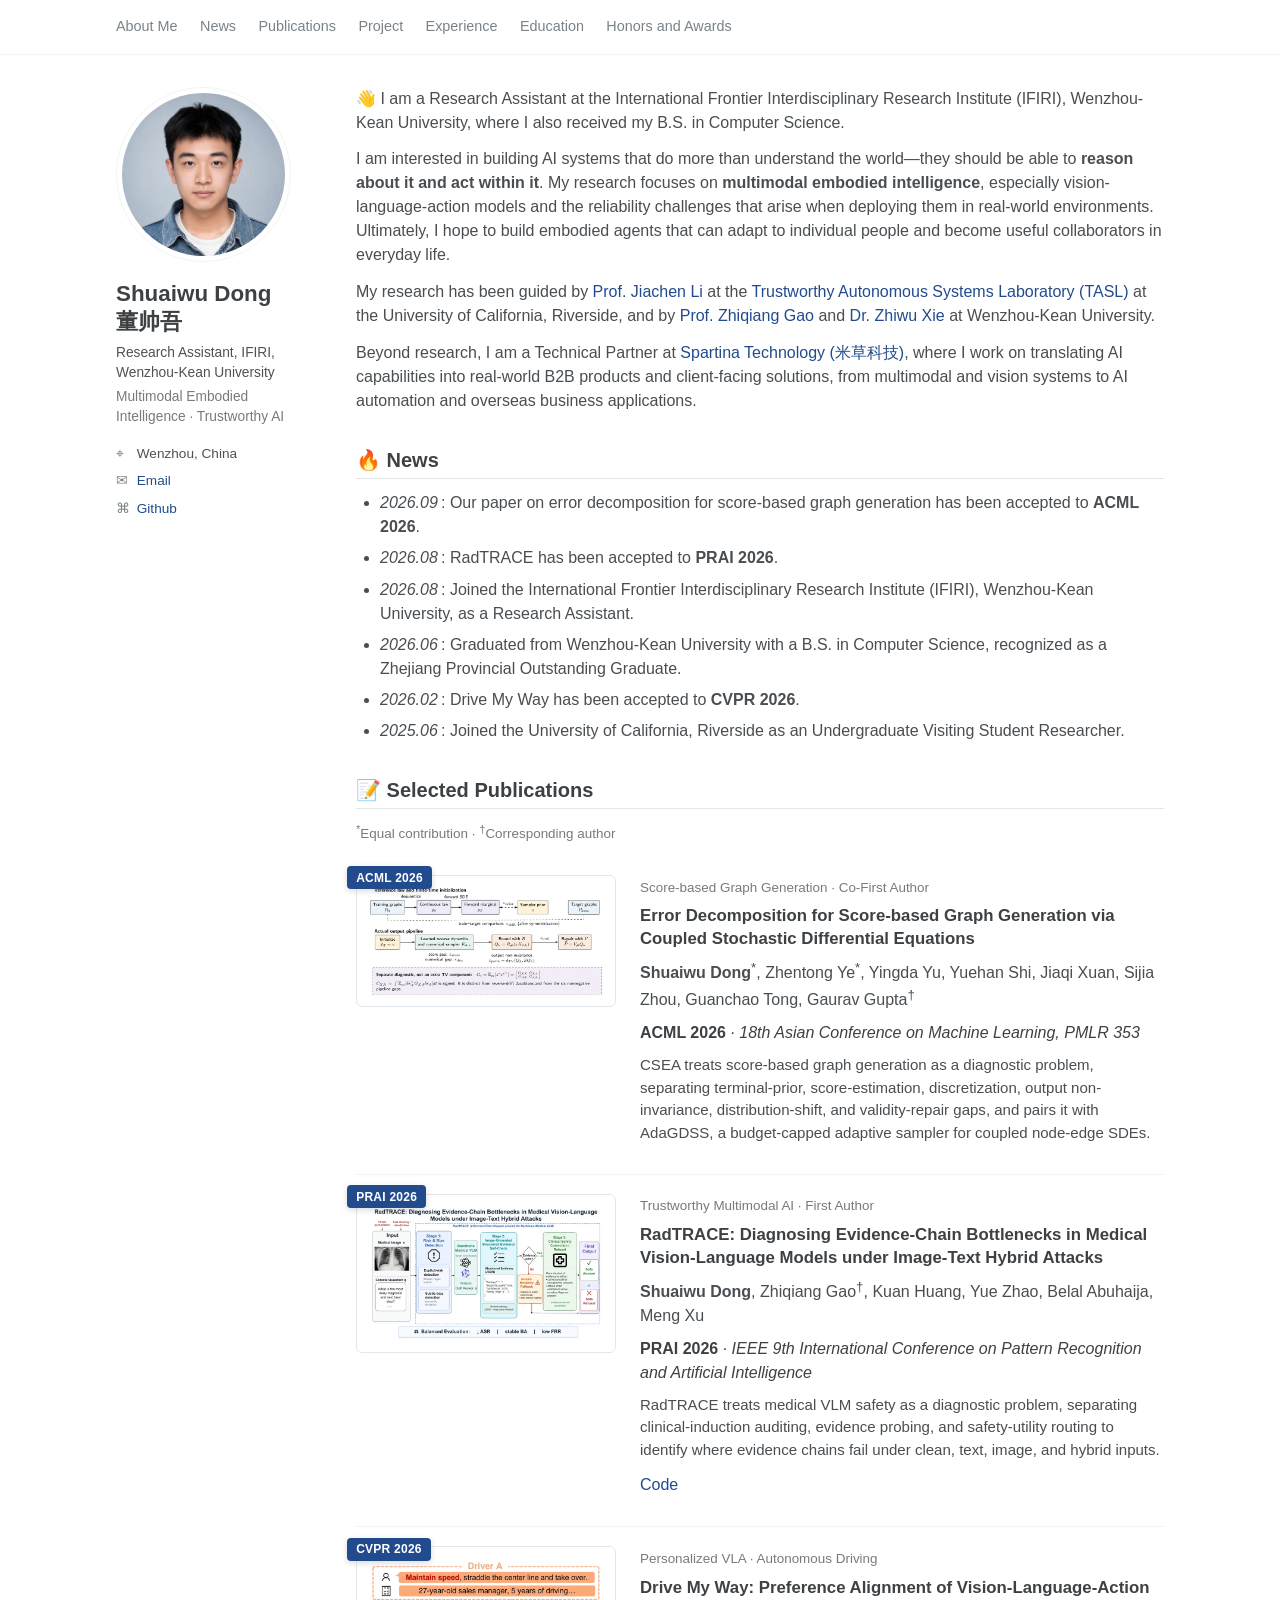
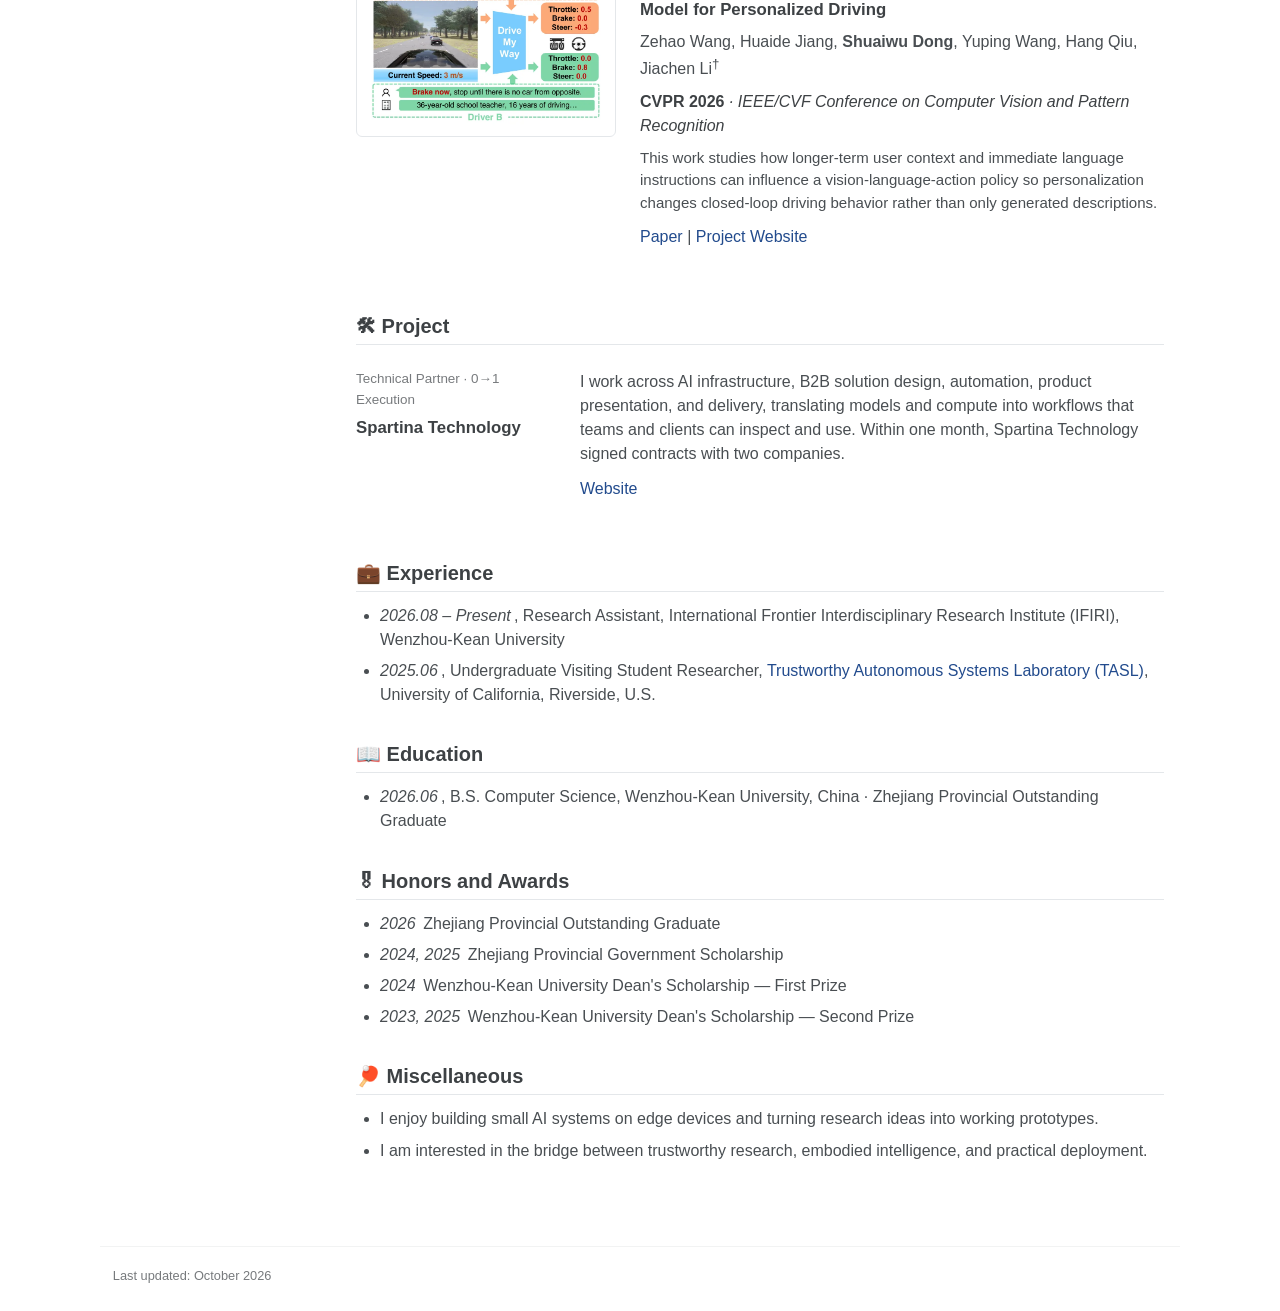
==== commit acdae851: "add paper thumbnails and polish homepage layout - Add Figure 1 thumbnails with venue badges for the " ====
--- a/index.html
+++ b/index.html
@@ -5,10 +5,12 @@
   <meta name="viewport" content="width=device-width, initial-scale=1">
   <meta name="description" content="Shuaiwu Dong's academic homepage: trustworthy multimodal AI, personalized VLA systems, score-based graph generation, and embodied intelligence.">
   <meta property="og:title" content="Shuaiwu Dong - Homepage">
-  <meta property="og:description" content="Academic homepage of Shuaiwu Dong, a computer science graduate and AI researcher-builder.">
+  <meta property="og:description" content="Academic homepage of Shuaiwu Dong, a Research Assistant at IFIRI, Wenzhou-Kean University, working on multimodal embodied intelligence and trustworthy AI.">
   <meta property="og:type" content="website">
+  <meta property="og:url" content="https://jerryshuaiwudong.github.io/">
+  <meta property="og:image" content="https://jerryshuaiwudong.github.io/assets/profile.jpg">
   <link rel="canonical" href="https://jerryshuaiwudong.github.io/">
-  <link rel="icon" href="assets/profile.png" type="image/png">
+  <link rel="icon" href="assets/favicon.png" type="image/png">
   <link rel="stylesheet" href="style.css">
   <title>Shuaiwu Dong - Homepage</title>
 </head>
@@ -17,15 +19,13 @@
     <div class="reference-masthead-inner">
       <nav aria-label="Primary navigation">
         <ul class="reference-nav">
-          <li><a href="#about-me">Homepage</a></li>
           <li><a href="#about-me">About Me</a></li>
           <li><a href="#news">News</a></li>
           <li><a href="#publications">Publications</a></li>
           <li><a href="#project">Project</a></li>
-          <li><a href="#educations">Educations</a></li>
+          <li><a href="#experience">Experience</a></li>
+          <li><a href="#education">Education</a></li>
           <li><a href="#honors-and-awards">Honors and Awards</a></li>
-          <li><a href="#academic-services">Academic Services</a></li>
-          <li><a href="#miscellaneous">Miscellaneous</a></li>
         </ul>
       </nav>
     </div>
@@ -34,75 +34,86 @@
   <main id="main" class="reference-main">
     <aside class="reference-sidebar" aria-label="Profile">
       <div class="reference-author-avatar">
-        <img src="assets/profile.png" alt="Portrait of Shuaiwu Dong">
+        <img src="assets/profile.webp" width="400" height="400" alt="Portrait of Shuaiwu Dong">
       </div>
-      <h1>Shuaiwu Dong 董帅吾</h1>
-      <p class="reference-author-role">Computer Science Graduate from Wenzhou-Kean University</p>
-      <p class="reference-author-focus">Trustworthy AI and Autonomous Systems</p>
+      <h1>Shuaiwu Dong <span class="reference-name-zh">董帅吾</span></h1>
+      <p class="reference-author-role">Research Assistant, IFIRI, Wenzhou-Kean University</p>
+      <p class="reference-author-focus">Multimodal Embodied Intelligence · Trustworthy AI</p>
 
       <ul class="reference-contact-list">
         <li><span class="reference-icon" aria-hidden="true">⌖</span> Wenzhou, China</li>
         <li><a href="mailto:jerryshuaiwudong@outlook.com"><span class="reference-icon" aria-hidden="true">✉</span> Email</a></li>
         <li><a href="https://github.com/JerryshuaiwuDong"><span class="reference-icon" aria-hidden="true">⌘</span> Github</a></li>
       </ul>
-
     </aside>
 
     <div class="reference-content">
       <article id="about-me" class="reference-section reference-about">
-        <p>👋 I am a Computer Science graduate of Wenzhou-Kean University and a Research Assistant at the International Frontier Interdisciplinary Research Institute (IFIRI), Wenzhou-Kean University. Beyond research, I am a Technical Partner at <a href="https://spartina.tech">Spartina Technology (米草科技)</a>, where I work on translating AI capabilities into real-world B2B products and client-facing solutions, from multimodal and vision systems to AI automation and overseas business applications.</p>
+        <p>👋 I am a Research Assistant at the International Frontier Interdisciplinary Research Institute (IFIRI), Wenzhou-Kean University, where I also received my B.S. in Computer Science.</p>
+        <p>I am interested in building AI systems that do more than understand the world—they should be able to <strong>reason about it and act within it</strong>. My research focuses on <strong>multimodal embodied intelligence</strong>, especially vision-language-action models and the reliability challenges that arise when deploying them in real-world environments. Ultimately, I hope to build embodied agents that can adapt to individual people and become useful collaborators in everyday life.</p>
         <p>My research has been guided by <a href="https://jiachenli94.github.io/">Prof. Jiachen Li</a> at the <a href="https://tasl.ucr.edu/">Trustworthy Autonomous Systems Laboratory (TASL)</a> at the University of California, Riverside, and by <a href="https://csmt.wku.edu.cn/en/node/2044">Prof. Zhiqiang Gao</a> and <a href="https://www.zhiwuxie.com/">Dr. Zhiwu Xie</a> at Wenzhou-Kean University.</p>
-        <p>I am interested in building AI systems that do more than understand the world—they should be able to <strong>reason about it and act within it</strong>. My research focuses on <strong>multimodal embodied intelligence</strong>, especially vision-language-action models and the reliability challenges that arise when deploying them in real-world environments. Ultimately, I hope to build embodied agents that can adapt to individual people and become useful collaborators in everyday life.</p>
+        <p>Beyond research, I am a Technical Partner at <a href="https://spartina.tech">Spartina Technology (米草科技)</a>, where I work on translating AI capabilities into real-world B2B products and client-facing solutions, from multimodal and vision systems to AI automation and overseas business applications.</p>
       </article>
 
       <section id="news" class="reference-section" aria-labelledby="news-title">
         <h2 id="news-title">🔥 News</h2>
         <ul class="reference-news-list">
-          <li><em>2026.09</em>: <span>Our paper on error decomposition for score-based graph generation has been accepted to ACML 2026.</span></li>
-          <li><em>2026.08</em>: <span>RadTRACE has been accepted to PRAI 2026.</span></li>
-          <li><em>2026.08</em>: <span>Joined the International Frontier Interdisciplinary Research Institute (IFIRI), Wenzhou-Kean University, as a Research Assistant.</span></li>
-          <li><em>2026.06</em>: <span>Graduated from Wenzhou-Kean University with a B.S. in Computer Science, recognized as a Zhejiang Provincial Outstanding Graduate.</span></li>
-          <li><em>2026</em>: <span>Exploring personalized long-term memory and preference-aware embodied agents.</span></li>
-          <li><em>2026.02</em>: <span>Drive My Way has been accepted to CVPR 2026.</span></li>
-          <li><em>2025.06</em>: <span>Joined the University of California, Riverside as an Undergraduate Visiting Student Researcher.</span></li>
+          <li><em>2026.09</em>: Our paper on error decomposition for score-based graph generation has been accepted to <strong>ACML 2026</strong>.</li>
+          <li><em>2026.08</em>: RadTRACE has been accepted to <strong>PRAI 2026</strong>.</li>
+          <li><em>2026.08</em>: Joined the International Frontier Interdisciplinary Research Institute (IFIRI), Wenzhou-Kean University, as a Research Assistant.</li>
+          <li><em>2026.06</em>: Graduated from Wenzhou-Kean University with a B.S. in Computer Science, recognized as a Zhejiang Provincial Outstanding Graduate.</li>
+          <li><em>2026.02</em>: Drive My Way has been accepted to <strong>CVPR 2026</strong>.</li>
+          <li><em>2025.06</em>: Joined the University of California, Riverside as an Undergraduate Visiting Student Researcher.</li>
         </ul>
       </section>
 
       <section id="publications" class="reference-section" aria-labelledby="publications-title">
         <h2 id="publications-title">📝 Selected Publications</h2>
+        <p class="reference-kicker"><sup>*</sup>Equal contribution · <sup>†</sup>Corresponding author</p>
 
-        <article class="reference-publication reference-publication-no-visual">
+        <article class="reference-publication">
+          <a class="reference-thumb" href="assets/papers/acml2026-csea.webp">
+            <span class="reference-badge">ACML 2026</span>
+            <img src="assets/papers/acml2026-csea.webp" width="800" height="373" loading="lazy" alt="Pipeline diagram comparing reference laws and the actual output pipeline of score-based graph generation">
+          </a>
           <div>
             <p class="reference-kicker">Score-based Graph Generation · Co-First Author</p>
             <h3>Error Decomposition for Score-based Graph Generation via Coupled Stochastic Differential Equations</h3>
-            <p><strong>Shuaiwu Dong</strong><sup>†</sup>, Zhentong Ye<sup>†</sup>, Yingda Yu, Yuehan Shi, Jiaqi Xuan, Zhou Sijia, Gaurav Gupta, Guanchao Tong</p>
-            <p>18th Asian Conference on Machine Learning (ACML), 2026 · Accepted · <sup>†</sup>Equal contribution</p>
-            <p>CSEA treats score-based graph generation as a diagnostic problem, separating terminal-prior, score-estimation, discretization, output non-invariance, distribution-shift, and validity-repair gaps, and pairs it with AdaGDSS, a budget-capped adaptive sampler for coupled node-edge SDEs.</p>
+            <p><strong>Shuaiwu Dong</strong><sup>*</sup>, Zhentong Ye<sup>*</sup>, Yingda Yu, Yuehan Shi, Jiaqi Xuan, Sijia Zhou, Guanchao Tong, Gaurav Gupta<sup>†</sup></p>
+            <p class="reference-venue"><strong>ACML 2026</strong> · 18th Asian Conference on Machine Learning, PMLR 353</p>
+            <p class="reference-summary">CSEA treats score-based graph generation as a diagnostic problem, separating terminal-prior, score-estimation, discretization, output non-invariance, distribution-shift, and validity-repair gaps, and pairs it with AdaGDSS, a budget-capped adaptive sampler for coupled node-edge SDEs.</p>
           </div>
         </article>
 
-        <article class="reference-publication reference-publication-no-visual">
+        <article class="reference-publication">
+          <a class="reference-thumb" href="assets/papers/prai2026-radtrace.webp">
+            <span class="reference-badge">PRAI 2026</span>
+            <img src="assets/papers/prai2026-radtrace.webp" width="800" height="461" loading="lazy" alt="RadTRACE three-stage pipeline: risk and bias detection, image-grounded evidence self-check, and clinical safety correction or refusal">
+          </a>
           <div>
             <p class="reference-kicker">Trustworthy Multimodal AI · First Author</p>
             <h3>RadTRACE: Diagnosing Evidence-Chain Bottlenecks in Medical Vision-Language Models under Image-Text Hybrid Attacks</h3>
-            <p><strong>Shuaiwu Dong</strong>, Zhiqiang Gao<sup>*</sup>, Kuan Huang, Yue Zhao, Belal Abuhaija, Meng Xu</p>
-            <p>IEEE 9th International Conference on Pattern Recognition and Artificial Intelligence (PRAI), 2026 · Accepted</p>
-            <p>RadTRACE treats medical VLM safety as a diagnostic problem, separating clinical-induction auditing, evidence probing, and safety-utility routing to identify where evidence chains fail under clean, text, image, and hybrid inputs.</p>
+            <p><strong>Shuaiwu Dong</strong>, Zhiqiang Gao<sup>†</sup>, Kuan Huang, Yue Zhao, Belal Abuhaija, Meng Xu</p>
+            <p class="reference-venue"><strong>PRAI 2026</strong> · IEEE 9th International Conference on Pattern Recognition and Artificial Intelligence</p>
+            <p class="reference-summary">RadTRACE treats medical VLM safety as a diagnostic problem, separating clinical-induction auditing, evidence probing, and safety-utility routing to identify where evidence chains fail under clean, text, image, and hybrid inputs.</p>
             <p class="reference-links"><a href="https://github.com/JerryshuaiwuDong/RadTrace">Code</a></p>
           </div>
         </article>
 
-        <article class="reference-publication reference-publication-no-visual">
+        <article class="reference-publication">
+          <a class="reference-thumb" href="assets/papers/cvpr2026-drive-my-way.webp">
+            <span class="reference-badge">CVPR 2026</span>
+            <img src="assets/papers/cvpr2026-drive-my-way.webp" width="800" height="567" loading="lazy" alt="Drive My Way produces different driving actions for two drivers with different profiles and instructions">
+          </a>
           <div>
             <p class="reference-kicker">Personalized VLA · Autonomous Driving</p>
             <h3>Drive My Way: Preference Alignment of Vision-Language-Action Model for Personalized Driving</h3>
-            <p>Zehao Wang, Huaide Jiang, <strong>Shuaiwu Dong</strong>, Yuping Wang, Hang Qiu, Jiachen Li</p>
-            <p>IEEE/CVF Conference on Computer Vision and Pattern Recognition (CVPR), 2026</p>
-            <p>This work studies how longer-term user context and immediate language instructions can influence a vision-language-action policy so personalization changes closed-loop driving behavior rather than only generated descriptions.</p>
+            <p>Zehao Wang, Huaide Jiang, <strong>Shuaiwu Dong</strong>, Yuping Wang, Hang Qiu, Jiachen Li<sup>†</sup></p>
+            <p class="reference-venue"><strong>CVPR 2026</strong> · IEEE/CVF Conference on Computer Vision and Pattern Recognition</p>
+            <p class="reference-summary">This work studies how longer-term user context and immediate language instructions can influence a vision-language-action policy so personalization changes closed-loop driving behavior rather than only generated descriptions.</p>
             <p class="reference-links"><a href="https://openaccess.thecvf.com/content/CVPR2026/html/Wang_Drive_My_Way_Preference_Alignment_of_Vision-Language-Action_Model_for_Personalized_CVPR_2026_paper.html">Paper</a> | <a href="https://dmw-cvpr.github.io/">Project Website</a></p>
           </div>
         </article>
-
       </section>
 
       <section id="project" class="reference-section" aria-labelledby="project-title">
@@ -119,12 +130,18 @@
         </article>
       </section>
 
-      <section id="educations" class="reference-section" aria-labelledby="educations-title">
-        <h2 id="educations-title">📖 Educations</h2>
+      <section id="experience" class="reference-section" aria-labelledby="experience-title">
+        <h2 id="experience-title">💼 Experience</h2>
         <ul class="reference-standard-list">
-          <li><em>2026.08 – Present</em>, Research Assistant, International Frontier Interdisciplinary Research Institute, Wenzhou-Kean University</li>
+          <li><em>2026.08 – Present</em>, Research Assistant, International Frontier Interdisciplinary Research Institute (IFIRI), Wenzhou-Kean University</li>
+          <li><em>2025.06</em>, Undergraduate Visiting Student Researcher, <a href="https://tasl.ucr.edu/">Trustworthy Autonomous Systems Laboratory (TASL)</a>, University of California, Riverside, U.S.</li>
+        </ul>
+      </section>
+
+      <section id="education" class="reference-section" aria-labelledby="education-title">
+        <h2 id="education-title">📖 Education</h2>
+        <ul class="reference-standard-list">
           <li><em>2026.06</em>, B.S. Computer Science, Wenzhou-Kean University, China · Zhejiang Provincial Outstanding Graduate</li>
-          <li><em>2025.06</em>, Undergraduate Visiting Student Researcher, <a href="https://tasl.ucr.edu/">Trustworthy Autonomous Systems Laboratory (TASL)</a>, University of California, Riverside, U.S.</li>
         </ul>
       </section>
 
@@ -132,15 +149,10 @@
         <h2 id="honors-title">🎖 Honors and Awards</h2>
         <ul class="reference-standard-list">
           <li><em>2026</em> Zhejiang Provincial Outstanding Graduate</li>
+          <li><em>2024, 2025</em> Zhejiang Provincial Government Scholarship</li>
+          <li><em>2024</em> Wenzhou-Kean University Dean's Scholarship — First Prize</li>
           <li><em>2023, 2025</em> Wenzhou-Kean University Dean's Scholarship — Second Prize</li>
-          <li><em>2024</em> Wenzhou-Kean University Dean's Scholarship — First Prize</li>
-          <li><em>2024, 2025</em> Zhejiang Provincial Government Scholarship</li>
         </ul>
-      </section>
-
-      <section id="academic-services" class="reference-section" aria-labelledby="services-title">
-        <h2 id="services-title">📚 Academic Services</h2>
-        <p>At this stage, I focus on research, technical project development, and building reproducible AI systems. Formal reviewing and workshop-service information will be added here when applicable.</p>
       </section>
 
       <section id="miscellaneous" class="reference-section" aria-labelledby="miscellaneous-title">
@@ -154,6 +166,7 @@
   </main>
 
   <footer class="reference-footer">
+    <p>Last updated: October 2026</p>
   </footer>
 </body>
 </html>
--- a/style.css
+++ b/style.css
@@ -1,30 +1,32 @@
 :root {
-  --navy: #102a43;
-  --navy-2: #183b56;
-  --teal: #0f8b8d;
-  --teal-dark: #0a6f71;
-  --ink: #1f2933;
-  --muted: #65737e;
-  --line: #dce6ea;
-  --soft: #f6fafb;
-  --chip: #eaf7f6;
-  --blue-soft: #edf4ff;
-  --green-soft: #edf8f1;
-  --shadow: 0 12px 34px rgba(16, 42, 67, 0.08);
-}
-
-/* Zewei Zhou-style single-page academic homepage */
+  --page-width: 1080px;
+  --text: #494e52;
+  --heading: #3d4144;
+  --muted: #777a7d;
+  --nav: #7a8288;
+  --link: #224b8d;
+  --line: #f2f3f3;
+  --line-strong: #e4e7ea;
+  --badge: #224b8d;
+  --badge-text: #fff;
+  --thumb-bg: #fff;
+}
+
+* { box-sizing: border-box; }
+
+html { scroll-behavior: smooth; }
+
 body.reference-page {
   margin: 0;
-  padding: 0;
-  color: #494e52;
+  color: var(--text);
   background: #fff;
   font-family: "Trebuchet MS", Helvetica, sans-serif;
   line-height: 1.5;
+  -webkit-font-smoothing: antialiased;
 }
 
 body.reference-page a {
-  color: #224b8d;
+  color: var(--link);
   text-decoration: none;
 }
 
@@ -34,98 +36,104 @@
   text-decoration: underline;
 }
 
-body.reference-page h1,
-body.reference-page h2,
-body.reference-page h3,
-body.reference-page h4,
-body.reference-page h5,
-body.reference-page h6 {
-  font-family: "Trebuchet MS", Helvetica, sans-serif;
+body.reference-page a:focus-visible {
+  outline: 2px solid var(--link);
+  outline-offset: 2px;
+}
+
+h1, h2, h3 {
   font-weight: bold;
 }
 
-body.reference-page p,
-body.reference-page ul,
-body.reference-page ol {
+p, ul, ol {
   margin-top: 0.5em;
   margin-bottom: 0.8em;
 }
 
+/* Masthead */
 .reference-masthead {
   position: sticky;
   top: 0;
   z-index: 20;
   background: #fff;
-  border-bottom: 1px solid #f2f3f3;
-}
-
-.reference-masthead-inner {
-  max-width: 925px;
-  margin: 0 auto;
-  padding: 0.5em 1em;
+  border-bottom: 1px solid var(--line);
+}
+
+.reference-masthead-inner,
+.reference-main,
+.reference-footer {
+  max-width: var(--page-width);
+  margin-inline: auto;
+  padding-inline: 1em;
 }
 
 .reference-nav {
   display: flex;
   flex-wrap: wrap;
-  justify-content: flex-start;
-  gap: 0.2rem 1.1rem;
+  gap: 0.2rem 1.4rem;
   margin: 0;
-  padding: 0;
+  padding: 0.5em 0;
   list-style: none;
 }
 
-.reference-nav li {
-  margin: 0;
-}
-
-.reference-nav a {
+body.reference-page .reference-nav a {
   display: block;
   padding: 0.5rem 0;
-  color: #7a8288;
-  font-size: 0.82rem;
-}
-
+  color: var(--nav);
+  font-size: 0.9rem;
+}
+
+body.reference-page .reference-nav a:hover {
+  color: #111;
+}
+
+/* Two-column layout */
 .reference-main {
   display: grid;
-  grid-template-columns: 15.254% minmax(0, 1fr);
-  gap: 1.695%;
-  max-width: 925px;
-  margin: 1em auto 3em;
-  padding: 0 1em;
-  clear: both;
+  grid-template-columns: 200px minmax(0, 1fr);
+  gap: 2.5rem;
+  margin-top: 2em;
+  margin-bottom: 3em;
 }
 
 .reference-sidebar {
+  position: sticky;
+  top: 4.5rem;
+  align-self: start;
   min-width: 0;
   color: #4d5255;
-}
-
-.reference-sidebar h1 {
-  margin: 0.8em 0 0.35em;
-  color: #494e52;
-  font-size: 1.4em;
-  line-height: 1.2;
 }
 
 .reference-author-avatar img {
   display: block;
   width: 100%;
   max-width: 175px;
-  min-width: 75px;
+  height: auto;
   padding: 5px;
-  border: 1px solid #f2f3f3;
+  border: 1px solid var(--line);
   border-radius: 50%;
+}
+
+.reference-sidebar h1 {
+  margin: 0.8em 0 0.35em;
+  color: var(--heading);
+  font-size: 1.4em;
+  line-height: 1.25;
+}
+
+.reference-name-zh {
+  white-space: nowrap;
 }
 
 .reference-author-role,
 .reference-author-focus {
+  margin: 0.4em 0;
   font-size: 0.86rem;
-  line-height: 1.35;
+  line-height: 1.4;
 }
 
 .reference-author-focus {
-  color: #777a7d;
+  color: var(--muted);
 }
 
 .reference-contact-list {
@@ -136,56 +144,54 @@
 
 .reference-contact-list li {
   margin: 0 0 0.55em;
-  font-size: 0.83rem;
+  font-size: 0.85rem;
 }
 
 .reference-icon {
   display: inline-block;
   width: 1.25em;
-  color: #7a8288;
-}
-
+  color: var(--nav);
+}
+
+/* Content */
 .reference-content {
   min-width: 0;
 }
 
 .reference-section {
-  margin: 0 0 2.4em;
+  margin: 0 0 2.2em;
   scroll-margin-top: 4.5rem;
 }
 
-.reference-about {
-  margin-bottom: 1.7em;
-}
-
 .reference-content h2 {
-  margin: 1.3em 0 0.55em;
-  color: #494e52;
-  font-size: 1.2em;
+  margin: 1.3em 0 0.6em;
+  padding-bottom: 0.3em;
+  border-bottom: 1px solid var(--line-strong);
+  color: var(--heading);
+  font-size: 1.25em;
   line-height: 1.2;
 }
 
 .reference-content h3 {
-  margin: 0.2em 0 0.45em;
-  color: #494e52;
-  font-size: 1em;
-  line-height: 1.3;
-}
-
-.reference-section-links {
-  font-size: 0.82em;
-  font-weight: normal;
+  margin: 0 0 0.45em;
+  color: var(--heading);
+  font-size: 1.05em;
+  line-height: 1.35;
+}
+
+.reference-about p:first-child {
+  margin-top: 0;
 }
 
 .reference-news-list,
 .reference-standard-list {
   margin: 0.5em 0;
-  padding-inline-start: 2em;
+  padding-inline-start: 1.5em;
 }
 
 .reference-news-list li,
 .reference-standard-list li {
-  margin-bottom: 0.5em;
+  margin-bottom: 0.45em;
 }
 
 .reference-news-list em,
@@ -194,62 +200,95 @@
   font-style: italic;
 }
 
-.reference-publication,
+/* Publications */
+.reference-publication {
+  display: grid;
+  grid-template-columns: 260px minmax(0, 1fr);
+  gap: 1.5rem;
+  align-items: start;
+  padding: 1.2rem 0 1.3rem;
+  border-bottom: 1px solid var(--line);
+}
+
+.reference-publication:last-child {
+  border-bottom: 0;
+}
+
+.reference-thumb {
+  position: relative;
+  display: block;
+  padding: 0.6rem;
+  border: 1px solid var(--line-strong);
+  border-radius: 6px;
+  background: var(--thumb-bg);
+}
+
+.reference-thumb img {
+  display: block;
+  width: 100%;
+  height: auto;
+}
+
+.reference-badge {
+  position: absolute;
+  top: -0.6rem;
+  left: -0.6rem;
+  padding: 0.15rem 0.55rem;
+  border-radius: 4px;
+  background: var(--badge);
+  color: var(--badge-text);
+  font-size: 0.75rem;
+  font-weight: bold;
+  letter-spacing: 0.02em;
+  box-shadow: 0 2px 6px rgba(0, 0, 0, 0.15);
+}
+
+.reference-publication p,
+.reference-project p {
+  margin: 0.2em 0 0.55em;
+}
+
+.reference-kicker {
+  color: var(--muted);
+  font-size: 0.84rem;
+}
+
+.reference-venue {
+  color: var(--heading);
+  font-style: italic;
+}
+
+.reference-venue strong {
+  font-style: normal;
+}
+
+.reference-summary {
+  font-size: 0.94rem;
+}
+
+.reference-links {
+  margin-top: 0.7em !important;
+}
+
+/* Project */
 .reference-project {
   display: grid;
-  grid-template-columns: minmax(135px, 23%) minmax(0, 1fr);
-  gap: 1.2rem;
-  padding: 1rem 0 1.25rem;
-  border-bottom: 1px solid #f2f3f3;
-}
-
-.reference-publication-no-visual {
-  grid-template-columns: minmax(0, 1fr);
-}
-
-.reference-publication h3 {
-  margin-top: 0;
-  font-size: 1.05em;
-}
-
-.reference-publication p,
-.reference-project p {
-  margin: 0.2em 0 0.65em;
-}
-
-.reference-kicker {
-  margin-top: 0 !important;
-  color: #777a7d;
-  font-size: 0.84rem;
-}
-
-.reference-links {
-  margin-top: 0.85em !important;
-}
-
-.reference-project {
-  grid-template-columns: minmax(140px, 23%) minmax(0, 1fr);
-}
-
-.reference-project h3 {
-  margin-top: 0;
-}
-
+  grid-template-columns: 200px minmax(0, 1fr);
+  gap: 1.5rem;
+  padding: 0.6rem 0 1rem;
+}
+
+/* Footer */
 .reference-footer {
-  max-width: 925px;
-  margin: 0 auto;
-  padding: 1.5em 1em 2em;
-  border-top: 1px solid #f2f3f3;
-  color: #777a7d;
+  padding-top: 1.5em;
+  padding-bottom: 2em;
+  border-top: 1px solid var(--line);
+  color: var(--muted);
   font-size: 0.8rem;
 }
 
-@media (min-width: 75em) {
-  .reference-main,
-  .reference-masthead-inner,
-  .reference-footer {
-    max-width: 1280px;
-  }
+.reference-footer p {
+  margin: 0;
 }
 
 @media (max-width: 57.8125em) {
@@ -259,17 +298,17 @@
 
   .reference-nav {
     flex-wrap: nowrap;
-    justify-content: flex-start;
     width: max-content;
   }
 
   .reference-main {
     display: block;
-    margin-top: 1em;
+    margin-top: 1.2em;
   }
 
   .reference-sidebar {
-    margin-bottom: 2.2em;
+    position: static;
+    margin-bottom: 1.5em;
   }
 
   .reference-author-avatar img {
@@ -279,591 +318,10 @@
   .reference-publication,
   .reference-project {
     grid-template-columns: 1fr;
-    gap: 0.4rem;
-  }
-
-}
-
-* { box-sizing: border-box; }
-html { scroll-behavior: smooth; }
-body {
-  margin: 0;
-  background: #ffffff;
-  color: var(--ink);
-  font-family: -apple-system, BlinkMacSystemFont, "Segoe UI", Roboto, Helvetica, Arial, sans-serif;
-  font-size: 16px;
-  line-height: 1.72;
-  -webkit-font-smoothing: antialiased;
-}
-a { color: var(--teal-dark); text-decoration: none; text-underline-offset: 0.18em; }
-a:hover { color: var(--navy); text-decoration: underline; }
-a:focus-visible { outline: 3px solid rgba(15,139,141,.28); outline-offset: 3px; border-radius: 4px; }
-
-.site-header,
-main,
-.site-footer {
-  width: min(1040px, calc(100% - 40px));
-  margin-inline: auto;
-}
-
-.site-header {
-  display: flex;
-  align-items: center;
-  justify-content: space-between;
-  gap: 28px;
-  padding: 26px 0 18px;
-  border-bottom: 1px solid var(--line);
-}
-.site-name { margin: 0; font-weight: 750; letter-spacing: -0.01em; }
-.site-name a { color: var(--navy); }
-.site-nav { display: flex; flex-wrap: wrap; gap: 20px; font-size: 0.95rem; }
-.site-nav a { color: var(--navy-2); font-weight: 600; }
-
-main { padding-bottom: 36px; }
-.hero {
-  display: grid;
-  grid-template-columns: 210px minmax(0, 1fr);
-  gap: 44px;
-  align-items: start;
-  padding: 64px 0 54px;
-}
-.profile-photo {
-  width: 210px;
-  height: 250px;
-  object-fit: cover;
-  object-position: center 22%;
-  border-radius: 12px;
-  box-shadow: var(--shadow);
-  border: 1px solid rgba(16,42,67,.08);
-}
-.eyebrow {
-  margin: 0 0 8px;
-  color: var(--teal-dark);
-  font-size: 0.82rem;
-  font-weight: 800;
-  letter-spacing: 0.12em;
-  text-transform: uppercase;
-}
-h1, h2, h3 {
-  font-family: Georgia, Cambria, "Times New Roman", serif;
-  color: var(--navy);
-  letter-spacing: -0.018em;
-  line-height: 1.2;
-}
-h1 { margin: 0 0 14px; font-size: clamp(2.6rem, 5vw, 4rem); }
-h2 { margin: 0; font-size: 1.78rem; }
-h3 { margin: 0 0 9px; font-size: 1.28rem; }
-.hero-line {
-  margin: 0 0 16px;
-  color: var(--navy-2);
-  font-family: Georgia, Cambria, "Times New Roman", serif;
-  font-size: 1.28rem;
-  line-height: 1.5;
-}
-.lede { margin: 0; max-width: 760px; color: #34495e; }
-
-.topic-chips {
-  display: flex;
-  flex-wrap: wrap;
-  gap: 9px;
-  padding: 0;
-  margin: 22px 0 18px;
-  list-style: none;
-}
-.topic-chips li {
-  padding: 5px 11px;
-  border-radius: 999px;
-  background: var(--chip);
-  border: 1px solid #cbe9e6;
-  color: var(--teal-dark);
-  font-size: .84rem;
-  font-weight: 700;
-}
-.inline-links, .text-links {
-  display: flex;
-  flex-wrap: wrap;
-  gap: 14px 18px;
-}
-.icon-link { display: inline-flex; align-items: center; gap: 6px; font-weight: 650; }
-.link-icon {
-  width: 1rem;
-  height: 1rem;
-  flex: 0 0 1rem;
-  fill: none;
-  stroke: currentColor;
-  stroke-width: 1.8;
-  stroke-linecap: round;
-  stroke-linejoin: round;
-}
-.external-cue { font-size: .88em; }
-
-.section-rule {
-  padding: 40px 0 42px;
-  border-top: 1px solid var(--line);
-}
-.section-heading {
-  display: flex;
-  align-items: center;
-  gap: 11px;
-  margin-bottom: 24px;
-}
-.section-heading::before {
-  content: "◆";
-  color: var(--teal);
-  font-family: inherit;
-  font-size: 0.64em;
-  transform: translateY(-1px);
-}
-.about-copy { max-width: 860px; }
-.about-copy p:first-child { margin-top: 0; }
-.about-copy p:last-child { margin-bottom: 0; }
-
-.news-list, .honor-list { margin: 0; padding: 0; list-style: none; }
-.news-list li {
-  display: grid;
-  grid-template-columns: 64px 1fr;
-  gap: 16px;
-  padding: 6px 0;
-}
-.news-date { color: var(--teal-dark); font-weight: 800; font-variant-numeric: tabular-nums; }
-
-.work-list { display: grid; gap: 34px; }
-.work-item {
-  display: grid;
-  grid-template-columns: 280px minmax(0, 1fr);
-  gap: 34px;
-  align-items: start;
-}
-.work-visual {
-  min-height: 172px;
-  padding: 22px;
-  border: 1px solid var(--line);
-  border-radius: 14px;
-  background: linear-gradient(145deg, #fbfdfe, var(--soft));
-  display: flex;
-  align-content: center;
-  align-items: center;
-  justify-content: center;
-  flex-wrap: wrap;
-  gap: 10px;
-}
-.diagram-node {
-  display: inline-flex;
-  align-items: center;
-  justify-content: center;
-  min-height: 34px;
-  padding: 7px 10px;
-  border-radius: 9px;
-  background: #eef3f6;
-  border: 1px solid #d8e2e8;
-  color: var(--navy-2);
-  font-size: .78rem;
-  font-weight: 750;
-  text-align: center;
-  line-height: 1.25;
-}
-.node-blue { background: var(--blue-soft); border-color: #cfe0fb; color: #2b5a8d; }
-.node-teal { background: var(--chip); border-color: #cbe9e6; color: var(--teal-dark); }
-.node-green { background: var(--green-soft); border-color: #cde8d7; color: #2f6d49; }
-.diagram-arrow { color: var(--teal); font-size: 1.1rem; font-weight: 800; }
-.kicker {
-  margin: 0 0 5px;
-  color: var(--teal-dark);
-  text-transform: uppercase;
-  letter-spacing: .075em;
-  font-size: .75rem;
-  font-weight: 800;
-}
-.work-meta, .muted { color: var(--muted); }
-.work-item p { margin-top: 0; }
-.work-item .text-links { margin-top: 15px; }
-
-.publication {
-  padding: 4px 0 4px 18px;
-  margin: 0 0 24px;
-  border-left: 3px solid var(--teal);
-}
-.publication p { margin: 5px 0; }
-.experience-list { display: grid; gap: 5px; }
-.experience-item {
-  display: grid;
-  grid-template-columns: minmax(220px, .85fr) 1.6fr;
-  gap: 24px;
-  padding: 13px 0;
-  border-bottom: 1px solid #edf1f3;
-}
-.experience-item p { margin: 0; }
-.honor-list { display: grid; gap: 8px; }
-.honor-list li::before { content: "·"; color: var(--teal); font-weight: 900; margin-right: 10px; }
-
-.site-footer {
-  padding: 24px 0 34px;
-  border-top: 1px solid var(--line);
-  color: var(--muted);
-  font-size: .88rem;
-}
-.site-footer p { margin: 0; }
-
-@media (max-width: 760px) {
-  .site-header { align-items: flex-start; flex-direction: column; gap: 10px; padding-top: 20px; }
-  .site-nav { gap: 10px 16px; }
-  .hero { grid-template-columns: 1fr; gap: 28px; padding: 42px 0 40px; }
-  .profile-photo { width: 170px; height: 200px; }
-  h1 { font-size: 2.7rem; }
-  .hero-line { font-size: 1.15rem; }
-  .section-rule { padding: 32px 0 34px; }
-  .work-item { grid-template-columns: 1fr; gap: 20px; }
-  .work-visual { min-height: 140px; }
-  .experience-item { grid-template-columns: 1fr; gap: 2px; }
-}
-
-@media (max-width: 440px) {
-  .site-header, main, .site-footer { width: min(100% - 28px, 1040px); }
-  .profile-photo { width: 158px; height: 186px; }
-  h1 { font-size: 2.35rem; }
-  h2 { font-size: 1.55rem; }
-  .news-list li { grid-template-columns: 54px 1fr; gap: 10px; }
-  .work-visual { padding: 16px; }
-}
-
-/* Detail-page compatibility restored alongside the shared stylesheet. */
-.page-intro {
-  max-width: 850px;
-  padding: 56px 0 38px;
-}
-.page-intro h1 { margin-bottom: 14px; }
-.page-intro p:last-child { margin-bottom: 0; }
-
-.research-entry,
-.project-entry {
-  padding: 36px 0 42px;
-  border-top: 1px solid var(--line);
-}
-
-.research-question {
-  max-width: 860px;
-  margin: 10px 0 20px;
-  padding-left: 15px;
-  border-left: 3px solid var(--teal);
-  color: var(--navy-2);
-  font-family: Georgia, Cambria, "Times New Roman", serif;
-  font-size: 1.05rem;
-}
-
-.topic-chips {
-  display: flex;
-  flex-wrap: wrap;
-  gap: 8px;
-  margin: 18px 0 20px;
-}
-.tech-chip {
-  display: inline-flex;
-  padding: 5px 10px;
-  border: 1px solid #cbe9e6;
-  border-radius: 999px;
-  background: var(--chip);
-  color: var(--teal-dark);
-  font-size: 0.80rem;
-  font-weight: 700;
-}
-
-.research-diagram,
-.system-diagram {
-  min-height: 118px;
-  padding: 18px;
-  border: 1px solid var(--line);
-  border-radius: 12px;
-  background: var(--soft);
-  display: flex;
-  flex-wrap: wrap;
-  align-content: center;
-  align-items: center;
-  justify-content: center;
-  gap: 8px;
-}
-
-.detail-grid {
-  display: grid;
-  grid-template-columns: repeat(2, minmax(0, 1fr));
-  gap: 18px 28px;
-  margin-top: 24px;
-}
-.detail-grid > div {
-  padding-top: 16px;
-  border-top: 1px solid #edf1f3;
-}
-.detail-grid h3 { font-size: 1.05rem; }
-.detail-grid p { margin-bottom: 0; }
-
-@media (max-width: 760px) {
-  .page-intro { padding-top: 38px; }
-  .detail-grid { grid-template-columns: 1fr; }
-  .research-diagram,
-  .system-diagram { min-height: 100px; }
-}
-
-
-/* Two-column academic homepage redesign. */
-.site-header,
-.academic-layout,
-.site-footer,
-main:not(.academic-layout) {
-  width: min(1080px, calc(100% - 40px));
-  margin-inline: auto;
-}
-
-.compact-header {
-  padding: 22px 0 16px;
-}
-
-.academic-layout {
-  display: grid;
-  grid-template-columns: minmax(220px, 260px) minmax(0, 1fr);
-  gap: 64px;
-  align-items: start;
-  padding: 56px 0 48px;
-}
-
-.profile-sidebar {
-  min-width: 0;
-}
-
-.profile-photo-sidebar {
-  display: block;
-  width: min(100%, 230px);
-  height: auto;
-  aspect-ratio: 4 / 5;
-  object-fit: cover;
-  object-position: center 22%;
-  border-radius: 10px;
-  border: 1px solid rgba(16, 42, 67, 0.10);
-  box-shadow: 0 10px 28px rgba(16, 42, 67, 0.07);
-  margin-bottom: 22px;
-}
-
-.profile-sidebar h1 {
-  margin: 0 0 10px;
-  font-size: 2.05rem;
-}
-
-.profile-degree,
-.profile-minor {
-  margin: 0;
-  color: var(--muted);
-  line-height: 1.55;
-}
-
-.profile-minor {
-  margin-top: 4px;
-}
-
-.profile-links {
-  display: grid;
-  gap: 8px;
-  margin-top: 20px;
-}
-
-.academic-content {
-  min-width: 0;
-}
-
-.academic-section {
-  padding: 31px 0 34px;
-  border-top: 1px solid var(--line);
-}
-
-.academic-section.first-section {
-  padding-top: 0;
-  border-top: 0;
-}
-
-.academic-section h2 {
-  margin: 0 0 18px;
-  font-size: 1.62rem;
-}
-
-.academic-section h2::after {
-  content: "";
-  display: block;
-  width: 34px;
-  height: 2px;
-  margin-top: 9px;
-  background: var(--teal);
-}
-
-.academic-section p {
-  margin-top: 0;
-}
-
-.research-interest-line {
-  display: flex;
-  flex-wrap: wrap;
-  gap: 5px 10px;
-  margin-bottom: 8px;
-  color: var(--teal-dark);
-  font-weight: 700;
-}
-
-.compact-copy {
-  color: var(--muted);
-  max-width: 720px;
-}
-
-.academic-news li {
-  grid-template-columns: 78px minmax(0, 1fr);
-}
-
-.publication-row {
-  display: grid;
-  grid-template-columns: 220px minmax(0, 1fr);
-  gap: 28px;
-  align-items: start;
-  padding: 22px 0 28px;
-  border-bottom: 1px solid #edf1f3;
-}
-
-.publication-row:first-of-type {
-  padding-top: 3px;
-}
-
-.publication-visual {
-  min-height: 130px;
-  padding: 15px;
-  border: 1px solid var(--line);
-  border-radius: 10px;
-  background: var(--soft);
-  display: flex;
-  flex-wrap: wrap;
-  align-content: center;
-  align-items: center;
-  justify-content: center;
-  gap: 7px;
-}
-
-.compact-diagram .diagram-node {
-  min-height: 29px;
-  padding: 5px 8px;
-  font-size: 0.70rem;
-}
-
-.publication-body h3,
-.project-summary h3,
-.research-history-row h3 {
-  margin: 0 0 8px;
-  font-size: 1.17rem;
-  line-height: 1.34;
-}
-
-.author-line,
-.venue-line {
-  margin: 3px 0;
-}
-
-.venue-line {
-  color: var(--muted);
-  font-style: italic;
-}
-
-.publication-links {
-  margin-top: 12px;
-}
-
-.research-history-row {
-  padding-top: 22px;
-}
-
-.project-summary-list {
-  display: grid;
-}
-
-.project-summary {
-  display: grid;
-  grid-template-columns: minmax(170px, 0.72fr) minmax(0, 1.7fr);
-  gap: 26px;
-  padding: 19px 0;
-  border-bottom: 1px solid #edf1f3;
-}
-
-.project-summary p {
-  margin-bottom: 9px;
-}
-
-.academic-list {
-  display: grid;
-}
-
-.academic-list-row {
-  display: grid;
-  grid-template-columns: minmax(220px, 0.9fr) minmax(0, 1.4fr);
-  gap: 24px;
-  padding: 11px 0;
-  border-bottom: 1px solid #edf1f3;
-}
-
-.academic-list-row p {
-  margin: 0;
-}
-
-.academic-honors {
-  display: grid;
-  gap: 7px;
-}
-
-.academic-honors li {
-  display: grid;
-  grid-template-columns: 92px minmax(0, 1fr);
-  gap: 16px;
-}
-
-.academic-honors li::before {
-  content: none;
-}
-
-.honor-year {
-  color: var(--teal-dark);
-  font-weight: 800;
-  font-variant-numeric: tabular-nums;
-}
-
-.academic-footer {
-  margin-top: 0;
-}
-
-@media (max-width: 760px) {
-  .academic-layout {
-    grid-template-columns: 1fr;
-    gap: 34px;
-    padding-top: 38px;
-  }
-
-  .profile-sidebar {
-    max-width: 520px;
-  }
-
-  .profile-photo-sidebar {
-    width: 170px;
-    height: auto;
-    margin-bottom: 18px;
-  }
-
-  .profile-sidebar h1 {
-    font-size: 2rem;
-  }
-
-  .publication-row,
-  .project-summary,
-  .academic-list-row {
-    grid-template-columns: 1fr;
-    gap: 13px;
-  }
-
-  .publication-visual {
-    width: 100%;
-    min-height: 112px;
-  }
-
-  .academic-honors li {
-    grid-template-columns: 78px minmax(0, 1fr);
-    gap: 12px;
-  }
-}
+    gap: 0.9rem;
+  }
+
+  .reference-thumb {
+    max-width: 420px;
+  }
+}
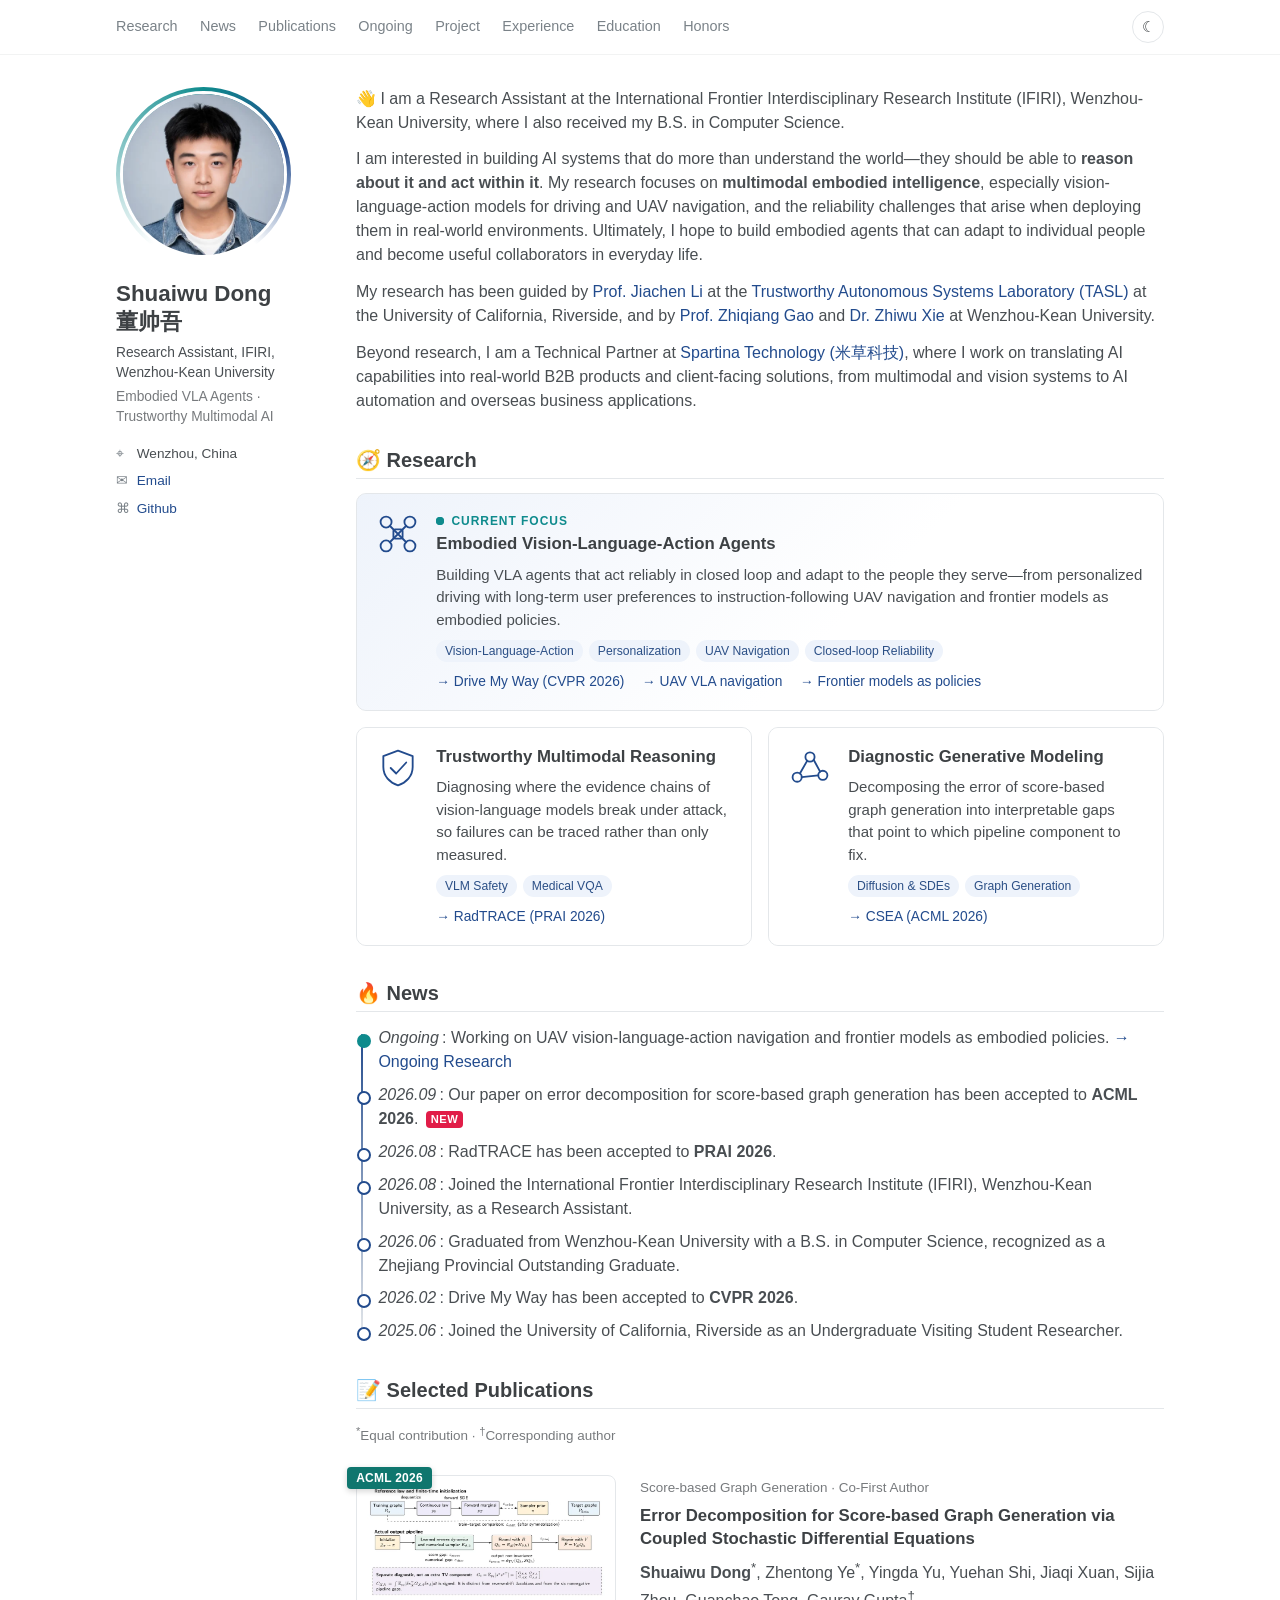
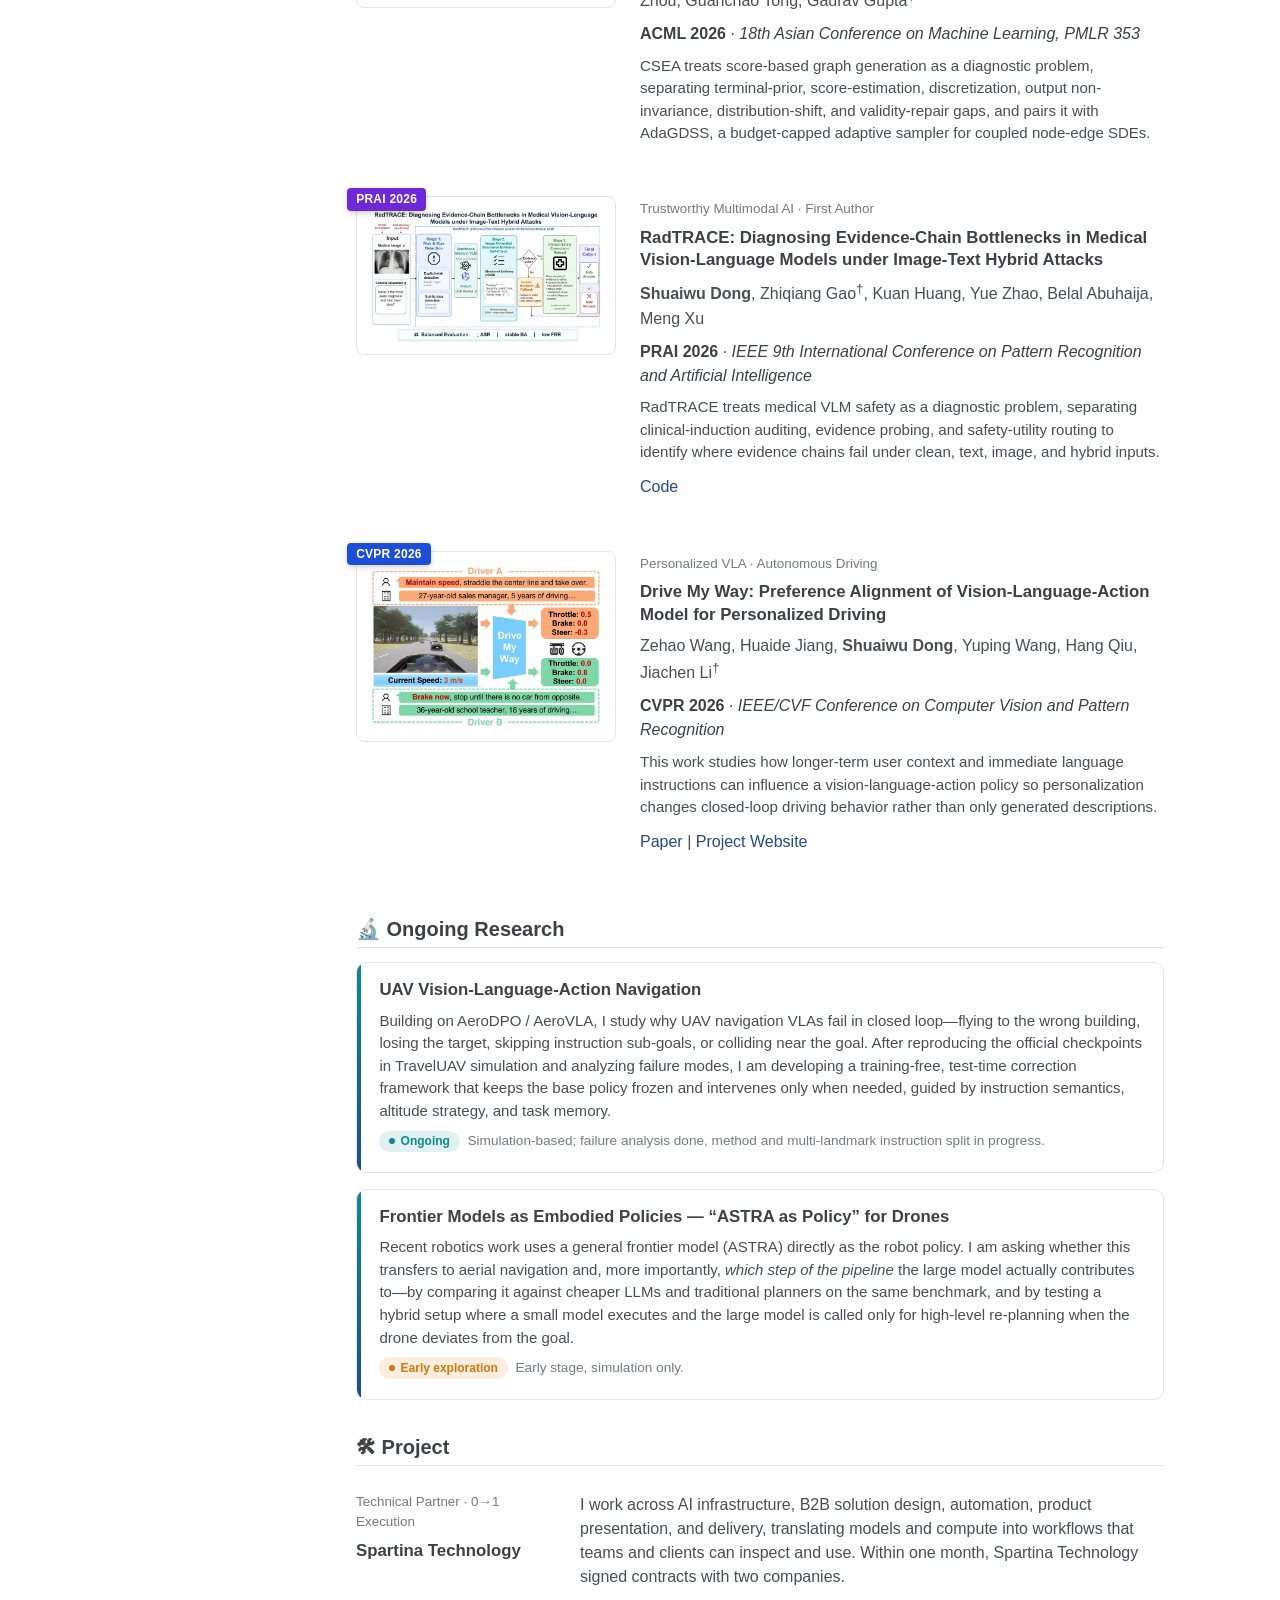
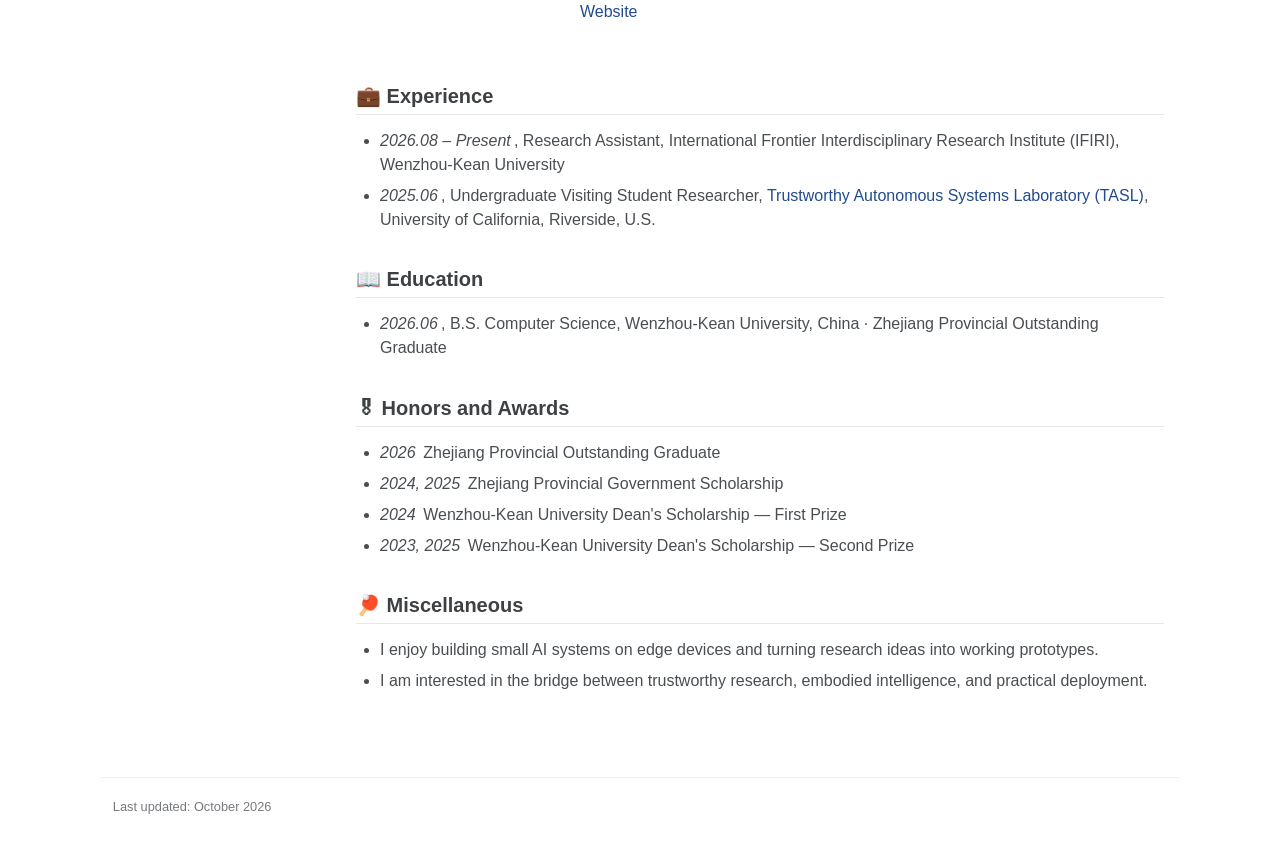
==== commit bdc4c97e: "add research overview, ongoing research and light motion - New Research section with a Current Focus" ====
--- a/index.html
+++ b/index.html
@@ -3,31 +3,46 @@
 <head>
   <meta charset="utf-8">
   <meta name="viewport" content="width=device-width, initial-scale=1">
-  <meta name="description" content="Shuaiwu Dong's academic homepage: trustworthy multimodal AI, personalized VLA systems, score-based graph generation, and embodied intelligence.">
+  <meta name="description" content="Shuaiwu Dong's academic homepage: embodied vision-language-action agents, personalized and UAV navigation, trustworthy multimodal AI, and score-based graph generation.">
   <meta property="og:title" content="Shuaiwu Dong - Homepage">
-  <meta property="og:description" content="Academic homepage of Shuaiwu Dong, a Research Assistant at IFIRI, Wenzhou-Kean University, working on multimodal embodied intelligence and trustworthy AI.">
+  <meta property="og:description" content="Academic homepage of Shuaiwu Dong, a Research Assistant at IFIRI, Wenzhou-Kean University, working on embodied vision-language-action agents and trustworthy multimodal AI.">
   <meta property="og:type" content="website">
   <meta property="og:url" content="https://jerryshuaiwudong.github.io/">
   <meta property="og:image" content="https://jerryshuaiwudong.github.io/assets/profile.jpg">
+  <meta name="color-scheme" content="light dark">
   <link rel="canonical" href="https://jerryshuaiwudong.github.io/">
   <link rel="icon" href="assets/favicon.png" type="image/png">
   <link rel="stylesheet" href="style.css">
+  <script>
+    (function () {
+      var root = document.documentElement;
+      root.classList.add('js');
+      try {
+        var theme = localStorage.getItem('theme');
+        if (theme === 'light' || theme === 'dark') root.setAttribute('data-theme', theme);
+      } catch (e) {}
+    })();
+  </script>
+  <script src="script.js" defer></script>
   <title>Shuaiwu Dong - Homepage</title>
 </head>
 <body class="reference-page">
   <header class="reference-masthead">
+    <div class="reference-progress" aria-hidden="true"></div>
     <div class="reference-masthead-inner">
       <nav aria-label="Primary navigation">
         <ul class="reference-nav">
-          <li><a href="#about-me">About Me</a></li>
+          <li><a href="#research">Research</a></li>
           <li><a href="#news">News</a></li>
           <li><a href="#publications">Publications</a></li>
+          <li><a href="#ongoing">Ongoing</a></li>
           <li><a href="#project">Project</a></li>
           <li><a href="#experience">Experience</a></li>
           <li><a href="#education">Education</a></li>
-          <li><a href="#honors-and-awards">Honors and Awards</a></li>
+          <li><a href="#honors-and-awards">Honors</a></li>
         </ul>
       </nav>
+      <button class="reference-theme-toggle" type="button" aria-label="Switch to dark mode">☾</button>
     </div>
   </header>
 
@@ -38,7 +53,7 @@
       </div>
       <h1>Shuaiwu Dong <span class="reference-name-zh">董帅吾</span></h1>
       <p class="reference-author-role">Research Assistant, IFIRI, Wenzhou-Kean University</p>
-      <p class="reference-author-focus">Multimodal Embodied Intelligence · Trustworthy AI</p>
+      <p class="reference-author-focus">Embodied VLA Agents · Trustworthy Multimodal AI</p>
 
       <ul class="reference-contact-list">
         <li><span class="reference-icon" aria-hidden="true">⌖</span> Wenzhou, China</li>
@@ -48,17 +63,84 @@
     </aside>
 
     <div class="reference-content">
-      <article id="about-me" class="reference-section reference-about">
+      <article id="about-me" class="reference-section reference-about" data-reveal>
         <p>👋 I am a Research Assistant at the International Frontier Interdisciplinary Research Institute (IFIRI), Wenzhou-Kean University, where I also received my B.S. in Computer Science.</p>
-        <p>I am interested in building AI systems that do more than understand the world—they should be able to <strong>reason about it and act within it</strong>. My research focuses on <strong>multimodal embodied intelligence</strong>, especially vision-language-action models and the reliability challenges that arise when deploying them in real-world environments. Ultimately, I hope to build embodied agents that can adapt to individual people and become useful collaborators in everyday life.</p>
+        <p>I am interested in building AI systems that do more than understand the world—they should be able to <strong>reason about it and act within it</strong>. My research focuses on <strong>multimodal embodied intelligence</strong>, especially vision-language-action models for driving and UAV navigation, and the reliability challenges that arise when deploying them in real-world environments. Ultimately, I hope to build embodied agents that can adapt to individual people and become useful collaborators in everyday life.</p>
         <p>My research has been guided by <a href="https://jiachenli94.github.io/">Prof. Jiachen Li</a> at the <a href="https://tasl.ucr.edu/">Trustworthy Autonomous Systems Laboratory (TASL)</a> at the University of California, Riverside, and by <a href="https://csmt.wku.edu.cn/en/node/2044">Prof. Zhiqiang Gao</a> and <a href="https://www.zhiwuxie.com/">Dr. Zhiwu Xie</a> at Wenzhou-Kean University.</p>
         <p>Beyond research, I am a Technical Partner at <a href="https://spartina.tech">Spartina Technology (米草科技)</a>, where I work on translating AI capabilities into real-world B2B products and client-facing solutions, from multimodal and vision systems to AI automation and overseas business applications.</p>
       </article>
 
+      <section id="research" class="reference-section" aria-labelledby="research-title">
+        <h2 id="research-title" data-reveal>🧭 Research</h2>
+        <div class="reference-themes">
+          <article class="reference-theme reference-theme-focus" data-reveal>
+            <svg class="reference-theme-icon" viewBox="0 0 48 48" aria-hidden="true">
+              <circle cx="11" cy="11" r="6" pathLength="1"/>
+              <circle cx="37" cy="11" r="6" pathLength="1"/>
+              <circle cx="11" cy="37" r="6" pathLength="1"/>
+              <circle cx="37" cy="37" r="6" pathLength="1"/>
+              <path d="M15 15 L33 33 M33 15 L15 33" pathLength="1"/>
+              <rect x="19" y="19" width="10" height="10" rx="2" pathLength="1"/>
+            </svg>
+            <div>
+              <p class="reference-theme-label"><span class="reference-pulse" aria-hidden="true"></span>Current Focus</p>
+              <h3>Embodied Vision-Language-Action Agents</h3>
+              <p>Building VLA agents that act reliably in closed loop and adapt to the people they serve—from personalized driving with long-term user preferences to instruction-following UAV navigation and frontier models as embodied policies.</p>
+              <ul class="reference-chips">
+                <li>Vision-Language-Action</li>
+                <li>Personalization</li>
+                <li>UAV Navigation</li>
+                <li>Closed-loop Reliability</li>
+              </ul>
+              <p class="reference-theme-links">
+                <a href="#pub-cvpr2026" data-jump>→ Drive My Way (CVPR 2026)</a>
+                <a href="#ongoing-uav-vla" data-jump>→ UAV VLA navigation</a>
+                <a href="#ongoing-astra" data-jump>→ Frontier models as policies</a>
+              </p>
+            </div>
+          </article>
+
+          <article class="reference-theme" data-reveal>
+            <svg class="reference-theme-icon" viewBox="0 0 48 48" aria-hidden="true">
+              <path d="M24 5 L40 11 V23 C40 33 33 40 24 43 C15 40 8 33 8 23 V11 Z" pathLength="1"/>
+              <path d="M16 24 L22 30 L33 18" pathLength="1"/>
+            </svg>
+            <div>
+              <h3>Trustworthy Multimodal Reasoning</h3>
+              <p>Diagnosing where the evidence chains of vision-language models break under attack, so failures can be traced rather than only measured.</p>
+              <ul class="reference-chips">
+                <li>VLM Safety</li>
+                <li>Medical VQA</li>
+              </ul>
+              <p class="reference-theme-links"><a href="#pub-prai2026" data-jump>→ RadTRACE (PRAI 2026)</a></p>
+            </div>
+          </article>
+
+          <article class="reference-theme" data-reveal>
+            <svg class="reference-theme-icon" viewBox="0 0 48 48" aria-hidden="true">
+              <circle cx="10" cy="34" r="5" pathLength="1"/>
+              <circle cx="24" cy="12" r="5" pathLength="1"/>
+              <circle cx="38" cy="32" r="5" pathLength="1"/>
+              <path d="M13 30 L21 16 M28 15 L35 28 M15 34 L33 32" pathLength="1"/>
+            </svg>
+            <div>
+              <h3>Diagnostic Generative Modeling</h3>
+              <p>Decomposing the error of score-based graph generation into interpretable gaps that point to which pipeline component to fix.</p>
+              <ul class="reference-chips">
+                <li>Diffusion &amp; SDEs</li>
+                <li>Graph Generation</li>
+              </ul>
+              <p class="reference-theme-links"><a href="#pub-acml2026" data-jump>→ CSEA (ACML 2026)</a></p>
+            </div>
+          </article>
+        </div>
+      </section>
+
       <section id="news" class="reference-section" aria-labelledby="news-title">
-        <h2 id="news-title">🔥 News</h2>
-        <ul class="reference-news-list">
-          <li><em>2026.09</em>: Our paper on error decomposition for score-based graph generation has been accepted to <strong>ACML 2026</strong>.</li>
+        <h2 id="news-title" data-reveal>🔥 News</h2>
+        <ul class="reference-news-list" data-reveal>
+          <li class="reference-news-live"><em>Ongoing</em>: Working on UAV vision-language-action navigation and frontier models as embodied policies. <a href="#ongoing" data-jump>→ Ongoing Research</a></li>
+          <li><em>2026.09</em>: Our paper on error decomposition for score-based graph generation has been accepted to <strong>ACML 2026</strong>. <span class="reference-new">New</span></li>
           <li><em>2026.08</em>: RadTRACE has been accepted to <strong>PRAI 2026</strong>.</li>
           <li><em>2026.08</em>: Joined the International Frontier Interdisciplinary Research Institute (IFIRI), Wenzhou-Kean University, as a Research Assistant.</li>
           <li><em>2026.06</em>: Graduated from Wenzhou-Kean University with a B.S. in Computer Science, recognized as a Zhejiang Provincial Outstanding Graduate.</li>
@@ -68,12 +150,12 @@
       </section>
 
       <section id="publications" class="reference-section" aria-labelledby="publications-title">
-        <h2 id="publications-title">📝 Selected Publications</h2>
-        <p class="reference-kicker"><sup>*</sup>Equal contribution · <sup>†</sup>Corresponding author</p>
-
-        <article class="reference-publication">
+        <h2 id="publications-title" data-reveal>📝 Selected Publications</h2>
+        <p class="reference-kicker" data-reveal><sup>*</sup>Equal contribution · <sup>†</sup>Corresponding author</p>
+
+        <article id="pub-acml2026" class="reference-publication" data-reveal>
           <a class="reference-thumb" href="assets/papers/acml2026-csea.webp">
-            <span class="reference-badge">ACML 2026</span>
+            <span class="reference-badge reference-badge-acml">ACML 2026</span>
             <img src="assets/papers/acml2026-csea.webp" width="800" height="373" loading="lazy" alt="Pipeline diagram comparing reference laws and the actual output pipeline of score-based graph generation">
           </a>
           <div>
@@ -85,9 +167,9 @@
           </div>
         </article>
 
-        <article class="reference-publication">
+        <article id="pub-prai2026" class="reference-publication" data-reveal>
           <a class="reference-thumb" href="assets/papers/prai2026-radtrace.webp">
-            <span class="reference-badge">PRAI 2026</span>
+            <span class="reference-badge reference-badge-prai">PRAI 2026</span>
             <img src="assets/papers/prai2026-radtrace.webp" width="800" height="461" loading="lazy" alt="RadTRACE three-stage pipeline: risk and bias detection, image-grounded evidence self-check, and clinical safety correction or refusal">
           </a>
           <div>
@@ -100,9 +182,9 @@
           </div>
         </article>
 
-        <article class="reference-publication">
+        <article id="pub-cvpr2026" class="reference-publication" data-reveal>
           <a class="reference-thumb" href="assets/papers/cvpr2026-drive-my-way.webp">
-            <span class="reference-badge">CVPR 2026</span>
+            <span class="reference-badge reference-badge-cvpr">CVPR 2026</span>
             <img src="assets/papers/cvpr2026-drive-my-way.webp" width="800" height="567" loading="lazy" alt="Drive My Way produces different driving actions for two drivers with different profiles and instructions">
           </a>
           <div>
@@ -116,9 +198,25 @@
         </article>
       </section>
 
+      <section id="ongoing" class="reference-section" aria-labelledby="ongoing-title">
+        <h2 id="ongoing-title" data-reveal>🔬 Ongoing Research</h2>
+
+        <article id="ongoing-uav-vla" class="reference-ongoing" data-reveal>
+          <h3>UAV Vision-Language-Action Navigation</h3>
+          <p>Building on AeroDPO / AeroVLA, I study why UAV navigation VLAs fail in closed loop—flying to the wrong building, losing the target, skipping instruction sub-goals, or colliding near the goal. After reproducing the official checkpoints in TravelUAV simulation and analyzing failure modes, I am developing a training-free, test-time correction framework that keeps the base policy frozen and intervenes only when needed, guided by instruction semantics, altitude strategy, and task memory.</p>
+          <p class="reference-status"><span class="reference-status-pill">Ongoing</span> Simulation-based; failure analysis done, method and multi-landmark instruction split in progress.</p>
+        </article>
+
+        <article id="ongoing-astra" class="reference-ongoing" data-reveal>
+          <h3>Frontier Models as Embodied Policies — “ASTRA as Policy” for Drones</h3>
+          <p>Recent robotics work uses a general frontier model (ASTRA) directly as the robot policy. I am asking whether this transfers to aerial navigation and, more importantly, <em>which step of the pipeline</em> the large model actually contributes to—by comparing it against cheaper LLMs and traditional planners on the same benchmark, and by testing a hybrid setup where a small model executes and the large model is called only for high-level re-planning when the drone deviates from the goal.</p>
+          <p class="reference-status"><span class="reference-status-pill reference-status-early">Early exploration</span> Early stage, simulation only.</p>
+        </article>
+      </section>
+
       <section id="project" class="reference-section" aria-labelledby="project-title">
-        <h2 id="project-title">🛠 Project</h2>
-        <article class="reference-project">
+        <h2 id="project-title" data-reveal>🛠 Project</h2>
+        <article class="reference-project" data-reveal>
           <div>
             <p class="reference-kicker">Technical Partner · 0→1 Execution</p>
             <h3>Spartina Technology</h3>
@@ -131,23 +229,23 @@
       </section>
 
       <section id="experience" class="reference-section" aria-labelledby="experience-title">
-        <h2 id="experience-title">💼 Experience</h2>
-        <ul class="reference-standard-list">
+        <h2 id="experience-title" data-reveal>💼 Experience</h2>
+        <ul class="reference-standard-list" data-reveal>
           <li><em>2026.08 – Present</em>, Research Assistant, International Frontier Interdisciplinary Research Institute (IFIRI), Wenzhou-Kean University</li>
           <li><em>2025.06</em>, Undergraduate Visiting Student Researcher, <a href="https://tasl.ucr.edu/">Trustworthy Autonomous Systems Laboratory (TASL)</a>, University of California, Riverside, U.S.</li>
         </ul>
       </section>
 
       <section id="education" class="reference-section" aria-labelledby="education-title">
-        <h2 id="education-title">📖 Education</h2>
-        <ul class="reference-standard-list">
+        <h2 id="education-title" data-reveal>📖 Education</h2>
+        <ul class="reference-standard-list" data-reveal>
           <li><em>2026.06</em>, B.S. Computer Science, Wenzhou-Kean University, China · Zhejiang Provincial Outstanding Graduate</li>
         </ul>
       </section>
 
       <section id="honors-and-awards" class="reference-section" aria-labelledby="honors-title">
-        <h2 id="honors-title">🎖 Honors and Awards</h2>
-        <ul class="reference-standard-list">
+        <h2 id="honors-title" data-reveal>🎖 Honors and Awards</h2>
+        <ul class="reference-standard-list" data-reveal>
           <li><em>2026</em> Zhejiang Provincial Outstanding Graduate</li>
           <li><em>2024, 2025</em> Zhejiang Provincial Government Scholarship</li>
           <li><em>2024</em> Wenzhou-Kean University Dean's Scholarship — First Prize</li>
@@ -156,8 +254,8 @@
       </section>
 
       <section id="miscellaneous" class="reference-section" aria-labelledby="miscellaneous-title">
-        <h2 id="miscellaneous-title">🏓 Miscellaneous</h2>
-        <ul class="reference-standard-list">
+        <h2 id="miscellaneous-title" data-reveal>🏓 Miscellaneous</h2>
+        <ul class="reference-standard-list" data-reveal>
           <li>I enjoy building small AI systems on edge devices and turning research ideas into working prototypes.</li>
           <li>I am interested in the bridge between trustworthy research, embodied intelligence, and practical deployment.</li>
         </ul>
@@ -168,5 +266,10 @@
   <footer class="reference-footer">
     <p>Last updated: October 2026</p>
   </footer>
+
+  <dialog class="reference-lightbox" aria-label="Figure preview">
+    <button class="reference-lightbox-close" type="button" aria-label="Close">×</button>
+    <img src="" alt="">
+  </dialog>
 </body>
 </html>
--- a/style.css
+++ b/style.css
@@ -1,15 +1,72 @@
 :root {
   --page-width: 1080px;
+  --bg: #fff;
+  --surface: #fff;
+  --surface-soft: #f7f9fb;
   --text: #494e52;
   --heading: #3d4144;
   --muted: #777a7d;
   --nav: #7a8288;
   --link: #224b8d;
+  --link-hover: #111;
   --line: #f2f3f3;
   --line-strong: #e4e7ea;
-  --badge: #224b8d;
-  --badge-text: #fff;
+  --accent: #224b8d;
+  --accent-2: #0f8b8d;
+  --accent-soft: #eef3fb;
+  --chip-bg: #eef3fb;
+  --chip-text: #2b4f86;
+  --shadow: 0 10px 28px rgba(16, 42, 67, 0.10);
   --thumb-bg: #fff;
+  --flash: rgba(34, 75, 141, 0.10);
+  --acml: #0f766e;
+  --prai: #6d28d9;
+  --cvpr: #1d4ed8;
+  --ease: cubic-bezier(0.22, 1, 0.36, 1);
+}
+
+:root[data-theme="dark"] {
+  --bg: #0f1419;
+  --surface: #151b23;
+  --surface-soft: #151b23;
+  --text: #c3cad3;
+  --heading: #e6edf3;
+  --muted: #8b949e;
+  --nav: #8b949e;
+  --link: #7aa7ff;
+  --link-hover: #e6edf3;
+  --line: #1f262e;
+  --line-strong: #2b333d;
+  --accent: #7aa7ff;
+  --accent-2: #3cc8c4;
+  --accent-soft: #17233a;
+  --chip-bg: #1a2638;
+  --chip-text: #a9c4ff;
+  --shadow: 0 10px 28px rgba(0, 0, 0, 0.45);
+  --flash: rgba(122, 167, 255, 0.14);
+}
+
+@media (prefers-color-scheme: dark) {
+  :root:not([data-theme="light"]) {
+    --bg: #0f1419;
+    --surface: #151b23;
+    --surface-soft: #151b23;
+    --text: #c3cad3;
+    --heading: #e6edf3;
+    --muted: #8b949e;
+    --nav: #8b949e;
+    --link: #7aa7ff;
+    --link-hover: #e6edf3;
+    --line: #1f262e;
+    --line-strong: #2b333d;
+    --accent: #7aa7ff;
+    --accent-2: #3cc8c4;
+    --accent-soft: #17233a;
+    --chip-bg: #1a2638;
+    --chip-text: #a9c4ff;
+    --shadow: 0 10px 28px rgba(0, 0, 0, 0.45);
+    --flash: rgba(122, 167, 255, 0.14);
+  }
 }
 
 * { box-sizing: border-box; }
@@ -19,10 +76,11 @@
 body.reference-page {
   margin: 0;
   color: var(--text);
-  background: #fff;
+  background: var(--bg);
   font-family: "Trebuchet MS", Helvetica, sans-serif;
   line-height: 1.5;
   -webkit-font-smoothing: antialiased;
+  transition: background-color 0.3s, color 0.3s;
 }
 
 body.reference-page a {
@@ -32,12 +90,13 @@
 
 body.reference-page a:hover,
 body.reference-page a:focus {
-  color: #111;
+  color: var(--link-hover);
   text-decoration: underline;
 }
 
-body.reference-page a:focus-visible {
-  outline: 2px solid var(--link);
+body.reference-page a:focus-visible,
+body.reference-page button:focus-visible {
+  outline: 2px solid var(--accent);
   outline-offset: 2px;
 }
 
@@ -55,8 +114,20 @@
   position: sticky;
   top: 0;
   z-index: 20;
-  background: #fff;
+  background: var(--bg);
   border-bottom: 1px solid var(--line);
+  transition: background-color 0.3s, border-color 0.3s;
+}
+
+.reference-progress {
+  position: absolute;
+  left: 0;
+  bottom: -1px;
+  width: 100%;
+  height: 2px;
+  background: linear-gradient(90deg, var(--accent-2), var(--accent));
+  transform: scaleX(0);
+  transform-origin: left center;
 }
 
 .reference-masthead-inner,
@@ -65,6 +136,17 @@
   max-width: var(--page-width);
   margin-inline: auto;
   padding-inline: 1em;
+}
+
+.reference-masthead-inner {
+  display: flex;
+  align-items: center;
+  gap: 1rem;
+}
+
+.reference-masthead-inner nav {
+  flex: 1;
+  min-width: 0;
 }
 
 .reference-nav {
@@ -77,14 +159,59 @@
 }
 
 body.reference-page .reference-nav a {
+  position: relative;
   display: block;
   padding: 0.5rem 0;
   color: var(--nav);
   font-size: 0.9rem;
-}
-
-body.reference-page .reference-nav a:hover {
-  color: #111;
+  text-decoration: none;
+  transition: color 0.2s;
+}
+
+.reference-nav a::after {
+  content: "";
+  position: absolute;
+  left: 0;
+  right: 0;
+  bottom: 0.25rem;
+  height: 2px;
+  border-radius: 2px;
+  background: var(--accent);
+  transform: scaleX(0);
+  transition: transform 0.3s var(--ease);
+}
+
+body.reference-page .reference-nav a:hover,
+body.reference-page .reference-nav a.is-active {
+  color: var(--heading);
+}
+
+.reference-nav a:hover::after,
+.reference-nav a.is-active::after {
+  transform: scaleX(1);
+}
+
+.reference-theme-toggle {
+  flex: none;
+  width: 2rem;
+  height: 2rem;
+  border: 1px solid var(--line-strong);
+  border-radius: 50%;
+  background: var(--surface);
+  color: var(--heading);
+  font-size: 0.95rem;
+  line-height: 1;
+  cursor: pointer;
+  transition: transform 0.4s var(--ease), border-color 0.2s;
+}
+
+.reference-theme-toggle:hover {
+  border-color: var(--accent);
+  transform: rotate(-20deg);
+}
+
+html:not(.js) .reference-theme-toggle {
+  display: none;
 }
 
 /* Two-column layout */
@@ -101,17 +228,36 @@
   top: 4.5rem;
   align-self: start;
   min-width: 0;
-  color: #4d5255;
+}
+
+.reference-author-avatar {
+  position: relative;
+  width: 100%;
+  max-width: 175px;
+  aspect-ratio: 1;
+  padding: 4px;
+  border-radius: 50%;
+  overflow: hidden;
+  isolation: isolate;
+}
+
+.reference-author-avatar::before {
+  content: "";
+  position: absolute;
+  inset: -50%;
+  z-index: -1;
+  background: conic-gradient(from 0deg, var(--accent-2), var(--accent), transparent 40%, transparent 60%, var(--accent-2));
+  animation: reference-spin 9s linear infinite;
 }
 
 .reference-author-avatar img {
   display: block;
   width: 100%;
-  max-width: 175px;
-  height: auto;
-  padding: 5px;
-  border: 1px solid var(--line);
+  height: 100%;
+  border: 3px solid var(--bg);
   border-radius: 50%;
+  background: var(--bg);
+  object-fit: cover;
 }
 
 .reference-sidebar h1 {
@@ -164,7 +310,7 @@
 }
 
 .reference-content h2 {
-  margin: 1.3em 0 0.6em;
+  margin: 1.3em 0 0.7em;
   padding-bottom: 0.3em;
   border-bottom: 1px solid var(--line-strong);
   color: var(--heading);
@@ -183,21 +329,235 @@
   margin-top: 0;
 }
 
-.reference-news-list,
-.reference-standard-list {
+.reference-kicker {
+  margin-top: 0;
+  color: var(--muted);
+  font-size: 0.84rem;
+}
+
+/* Research themes */
+.reference-themes {
+  display: grid;
+  grid-template-columns: repeat(2, minmax(0, 1fr));
+  gap: 1rem;
+}
+
+.reference-theme {
+  position: relative;
+  display: grid;
+  grid-template-columns: 44px minmax(0, 1fr);
+  gap: 1rem;
+  padding: 1.1rem 1.2rem;
+  border: 1px solid var(--line-strong);
+  border-radius: 10px;
+  background: var(--surface);
+  transition: transform 0.35s var(--ease), box-shadow 0.35s var(--ease), border-color 0.35s;
+}
+
+.reference-theme:hover {
+  transform: translateY(-3px);
+  border-color: transparent;
+  box-shadow: var(--shadow);
+}
+
+.reference-theme::before {
+  content: "";
+  position: absolute;
+  inset: -1px;
+  z-index: -1;
+  border-radius: 11px;
+  background: linear-gradient(135deg, var(--accent-2), var(--accent));
+  opacity: 0;
+  transition: opacity 0.35s;
+}
+
+.reference-theme {
+  isolation: isolate;
+}
+
+.reference-theme::after {
+  content: "";
+  position: absolute;
+  inset: 0;
+  z-index: -1;
+  border-radius: 10px;
+  background: var(--surface);
+}
+
+.reference-theme:hover::before {
+  opacity: 1;
+}
+
+.reference-theme-focus {
+  grid-column: 1 / -1;
+  background: linear-gradient(135deg, var(--accent-soft), var(--surface) 60%);
+}
+
+.reference-theme-focus::after {
+  background: linear-gradient(135deg, var(--accent-soft), var(--surface) 60%);
+}
+
+.reference-theme p {
+  margin: 0.2em 0 0.6em;
+  font-size: 0.94rem;
+}
+
+.reference-theme-icon {
+  width: 44px;
+  height: 44px;
+  fill: none;
+  stroke: var(--accent);
+  stroke-width: 2;
+  stroke-linecap: round;
+  stroke-linejoin: round;
+}
+
+.reference-theme-icon * {
+  stroke-dasharray: 1;
+  stroke-dashoffset: 0;
+}
+
+html.js .reference-theme:not(.is-visible) .reference-theme-icon * {
+  stroke-dashoffset: 1;
+}
+
+.reference-theme.is-visible .reference-theme-icon * {
+  transition: stroke-dashoffset 1.2s var(--ease) 0.2s;
+}
+
+.reference-theme:hover .reference-theme-icon * {
+  animation: reference-draw 1s var(--ease);
+}
+
+.reference-theme-focus .reference-theme-icon {
+  animation: reference-hover 4s ease-in-out infinite;
+}
+
+.reference-theme-label {
+  display: flex;
+  align-items: center;
+  gap: 0.45rem;
+  margin: 0 0 0.3em !important;
+  color: var(--accent-2);
+  font-size: 0.75rem !important;
+  font-weight: bold;
+  letter-spacing: 0.08em;
+  text-transform: uppercase;
+}
+
+.reference-pulse {
+  position: relative;
+  width: 8px;
+  height: 8px;
+  border-radius: 50%;
+  background: var(--accent-2);
+}
+
+.reference-pulse::after {
+  content: "";
+  position: absolute;
+  inset: 0;
+  border-radius: 50%;
+  background: var(--accent-2);
+  animation: reference-ping 1.8s var(--ease) infinite;
+}
+
+.reference-chips {
+  display: flex;
+  flex-wrap: wrap;
+  gap: 0.4rem;
+  margin: 0.5em 0 0.6em;
+  padding: 0;
+  list-style: none;
+}
+
+.reference-chips li {
+  padding: 0.12rem 0.55rem;
+  border-radius: 999px;
+  background: var(--chip-bg);
+  color: var(--chip-text);
+  font-size: 0.76rem;
+}
+
+.reference-theme-links {
+  display: flex;
+  flex-wrap: wrap;
+  gap: 0.2rem 1.1rem;
+  margin-bottom: 0 !important;
+  font-size: 0.86rem !important;
+}
+
+/* News timeline */
+.reference-news-list {
+  position: relative;
   margin: 0.5em 0;
-  padding-inline-start: 1.5em;
-}
-
-.reference-news-list li,
-.reference-standard-list li {
-  margin-bottom: 0.45em;
+  padding: 0 0 0 1.4rem;
+  list-style: none;
+}
+
+.reference-news-list::before {
+  content: "";
+  position: absolute;
+  top: 0.5em;
+  bottom: 0.5em;
+  left: 0.3rem;
+  width: 2px;
+  background: linear-gradient(var(--accent), var(--line-strong));
+  border-radius: 2px;
+}
+
+.reference-news-list li {
+  position: relative;
+  margin-bottom: 0.55em;
+}
+
+.reference-news-list li::before {
+  content: "";
+  position: absolute;
+  top: 0.5em;
+  left: calc(-1.1rem - 4px);
+  width: 10px;
+  height: 10px;
+  border: 2px solid var(--accent);
+  border-radius: 50%;
+  background: var(--bg);
+}
+
+.reference-news-live::before {
+  background: var(--accent-2) !important;
+  border-color: var(--accent-2) !important;
+  box-shadow: 0 0 0 0 var(--accent-2);
+  animation: reference-glow 2s ease-out infinite;
 }
 
 .reference-news-list em,
 .reference-standard-list em {
   margin-right: 0.2em;
   font-style: italic;
+}
+
+.reference-new {
+  display: inline-block;
+  margin-left: 0.3em;
+  padding: 0 0.4em;
+  border-radius: 4px;
+  background: #e11d48;
+  color: #fff;
+  font-size: 0.7rem;
+  font-weight: bold;
+  line-height: 1.5;
+  letter-spacing: 0.04em;
+  text-transform: uppercase;
+  vertical-align: 0.1em;
+}
+
+.reference-standard-list {
+  margin: 0.5em 0;
+  padding-inline-start: 1.5em;
+}
+
+.reference-standard-list li {
+  margin-bottom: 0.45em;
 }
 
 /* Publications */
@@ -206,12 +566,18 @@
   grid-template-columns: 260px minmax(0, 1fr);
   gap: 1.5rem;
   align-items: start;
-  padding: 1.2rem 0 1.3rem;
-  border-bottom: 1px solid var(--line);
-}
-
-.reference-publication:last-child {
-  border-bottom: 0;
+  margin: 0 -0.8rem;
+  padding: 1.1rem 0.8rem 1.2rem;
+  border-radius: 10px;
+  transition: background-color 0.35s, box-shadow 0.35s;
+}
+
+.reference-publication + .reference-publication {
+  margin-top: 0.4rem;
+}
+
+.reference-publication:hover {
+  background: var(--surface-soft);
 }
 
 .reference-thumb {
@@ -219,38 +585,51 @@
   display: block;
   padding: 0.6rem;
   border: 1px solid var(--line-strong);
-  border-radius: 6px;
+  border-radius: 8px;
   background: var(--thumb-bg);
+  cursor: zoom-in;
+  transition: transform 0.35s var(--ease), box-shadow 0.35s var(--ease);
 }
 
 .reference-thumb img {
   display: block;
   width: 100%;
   height: auto;
+  transition: transform 0.5s var(--ease);
+}
+
+.reference-publication:hover .reference-thumb {
+  transform: translateY(-3px);
+  box-shadow: var(--shadow);
+}
+
+.reference-publication:hover .reference-thumb img {
+  transform: scale(1.03);
 }
 
 .reference-badge {
   position: absolute;
+  z-index: 1;
   top: -0.6rem;
   left: -0.6rem;
   padding: 0.15rem 0.55rem;
   border-radius: 4px;
-  background: var(--badge);
-  color: var(--badge-text);
+  background: var(--cvpr);
+  color: #fff;
   font-size: 0.75rem;
   font-weight: bold;
   letter-spacing: 0.02em;
-  box-shadow: 0 2px 6px rgba(0, 0, 0, 0.15);
-}
+  box-shadow: 0 2px 6px rgba(0, 0, 0, 0.18);
+}
+
+.reference-badge-acml { background: var(--acml); }
+.reference-badge-prai { background: var(--prai); }
+.reference-badge-cvpr { background: var(--cvpr); }
 
 .reference-publication p,
-.reference-project p {
+.reference-project p,
+.reference-ongoing p {
   margin: 0.2em 0 0.55em;
-}
-
-.reference-kicker {
-  color: var(--muted);
-  font-size: 0.84rem;
 }
 
 .reference-venue {
@@ -268,6 +647,76 @@
 
 .reference-links {
   margin-top: 0.7em !important;
+}
+
+.is-flash {
+  animation: reference-flash 1.8s ease-out;
+}
+
+/* Ongoing research */
+.reference-ongoing {
+  position: relative;
+  margin: 0 0 1rem;
+  padding: 1rem 1.2rem 0.8rem 1.4rem;
+  border: 1px solid var(--line-strong);
+  border-radius: 10px;
+  background: var(--surface);
+  overflow: hidden;
+  transition: transform 0.35s var(--ease), box-shadow 0.35s var(--ease);
+}
+
+.reference-ongoing::before {
+  content: "";
+  position: absolute;
+  top: 0;
+  bottom: 0;
+  left: 0;
+  width: 4px;
+  background: linear-gradient(var(--accent-2), var(--accent));
+}
+
+.reference-ongoing:hover {
+  transform: translateY(-2px);
+  box-shadow: var(--shadow);
+}
+
+.reference-ongoing > p:not(.reference-status) {
+  font-size: 0.94rem;
+}
+
+.reference-status {
+  display: flex;
+  flex-wrap: wrap;
+  align-items: center;
+  gap: 0.5rem;
+  color: var(--muted);
+  font-size: 0.85rem;
+}
+
+.reference-status-pill {
+  display: inline-flex;
+  align-items: center;
+  gap: 0.35rem;
+  padding: 0.1rem 0.6rem;
+  border-radius: 999px;
+  background: rgba(15, 139, 141, 0.12);
+  color: var(--accent-2);
+  font-size: 0.75rem;
+  font-weight: bold;
+}
+
+.reference-status-pill::before {
+  content: "";
+  width: 6px;
+  height: 6px;
+  border-radius: 50%;
+  background: currentColor;
+  animation: reference-blink 1.6s ease-in-out infinite;
+}
+
+.reference-status-early {
+  background: rgba(217, 119, 6, 0.12);
+  color: #d97706;
 }
 
 /* Project */
@@ -291,8 +740,106 @@
   margin: 0;
 }
 
+/* Lightbox */
+.reference-lightbox {
+  max-width: min(92vw, 1100px);
+  padding: 1rem;
+  border: 0;
+  border-radius: 12px;
+  background: #fff;
+  box-shadow: 0 24px 60px rgba(0, 0, 0, 0.35);
+}
+
+.reference-lightbox[open] {
+  animation: reference-zoom-in 0.3s var(--ease);
+}
+
+.reference-lightbox::backdrop {
+  background: rgba(10, 14, 20, 0.7);
+  backdrop-filter: blur(3px);
+}
+
+.reference-lightbox img {
+  display: block;
+  max-width: 100%;
+  max-height: 80vh;
+  margin: 0 auto;
+}
+
+.reference-lightbox-close {
+  position: absolute;
+  top: 0.4rem;
+  right: 0.5rem;
+  width: 2rem;
+  height: 2rem;
+  border: 0;
+  border-radius: 50%;
+  background: rgba(0, 0, 0, 0.06);
+  color: #333;
+  font-size: 1.3rem;
+  line-height: 1;
+  cursor: pointer;
+}
+
+/* Scroll reveal */
+html.js [data-reveal] {
+  opacity: 0;
+  transform: translateY(18px);
+  transition: opacity 0.7s var(--ease), transform 0.7s var(--ease);
+  transition-delay: calc(var(--i, 0) * 80ms);
+}
+
+html.js [data-reveal].is-visible {
+  opacity: 1;
+  transform: none;
+}
+
+/* Keep hover lifts snappy once revealed */
+html.js .reference-theme.is-visible,
+html.js .reference-ongoing.is-visible {
+  transition: opacity 0.7s var(--ease), transform 0.35s var(--ease), box-shadow 0.35s var(--ease), border-color 0.35s;
+  transition-delay: calc(var(--i, 0) * 80ms), 0s, 0s, 0s;
+}
+
+@keyframes reference-spin {
+  to { transform: rotate(360deg); }
+}
+
+@keyframes reference-ping {
+  0% { transform: scale(1); opacity: 0.7; }
+  80%, 100% { transform: scale(2.6); opacity: 0; }
+}
+
+@keyframes reference-glow {
+  0% { box-shadow: 0 0 0 0 rgba(15, 139, 141, 0.5); }
+  100% { box-shadow: 0 0 0 8px rgba(15, 139, 141, 0); }
+}
+
+@keyframes reference-blink {
+  50% { opacity: 0.35; }
+}
+
+@keyframes reference-draw {
+  from { stroke-dashoffset: 1; }
+  to { stroke-dashoffset: 0; }
+}
+
+@keyframes reference-hover {
+  50% { transform: translateY(-3px); }
+}
+
+@keyframes reference-flash {
+  0%, 30% { background-color: var(--flash); }
+  100% { background-color: transparent; }
+}
+
+@keyframes reference-zoom-in {
+  from { opacity: 0; transform: scale(0.96); }
+  to { opacity: 1; transform: none; }
+}
+
 @media (max-width: 57.8125em) {
-  .reference-masthead-inner {
+  .reference-masthead-inner nav {
     overflow-x: auto;
   }
 
@@ -311,8 +858,12 @@
     margin-bottom: 1.5em;
   }
 
-  .reference-author-avatar img {
-    width: 140px;
+  .reference-author-avatar {
+    max-width: 140px;
+  }
+
+  .reference-themes {
+    grid-template-columns: 1fr;
   }
 
   .reference-publication,
@@ -325,3 +876,21 @@
     max-width: 420px;
   }
 }
+
+@media (prefers-reduced-motion: reduce) {
+  html { scroll-behavior: auto; }
+
+  *, *::before, *::after {
+    animation: none !important;
+    transition: none !important;
+  }
+
+  html.js [data-reveal] {
+    opacity: 1;
+    transform: none;
+  }
+
+  html.js .reference-theme:not(.is-visible) .reference-theme-icon * {
+    stroke-dashoffset: 0;
+  }
+}
